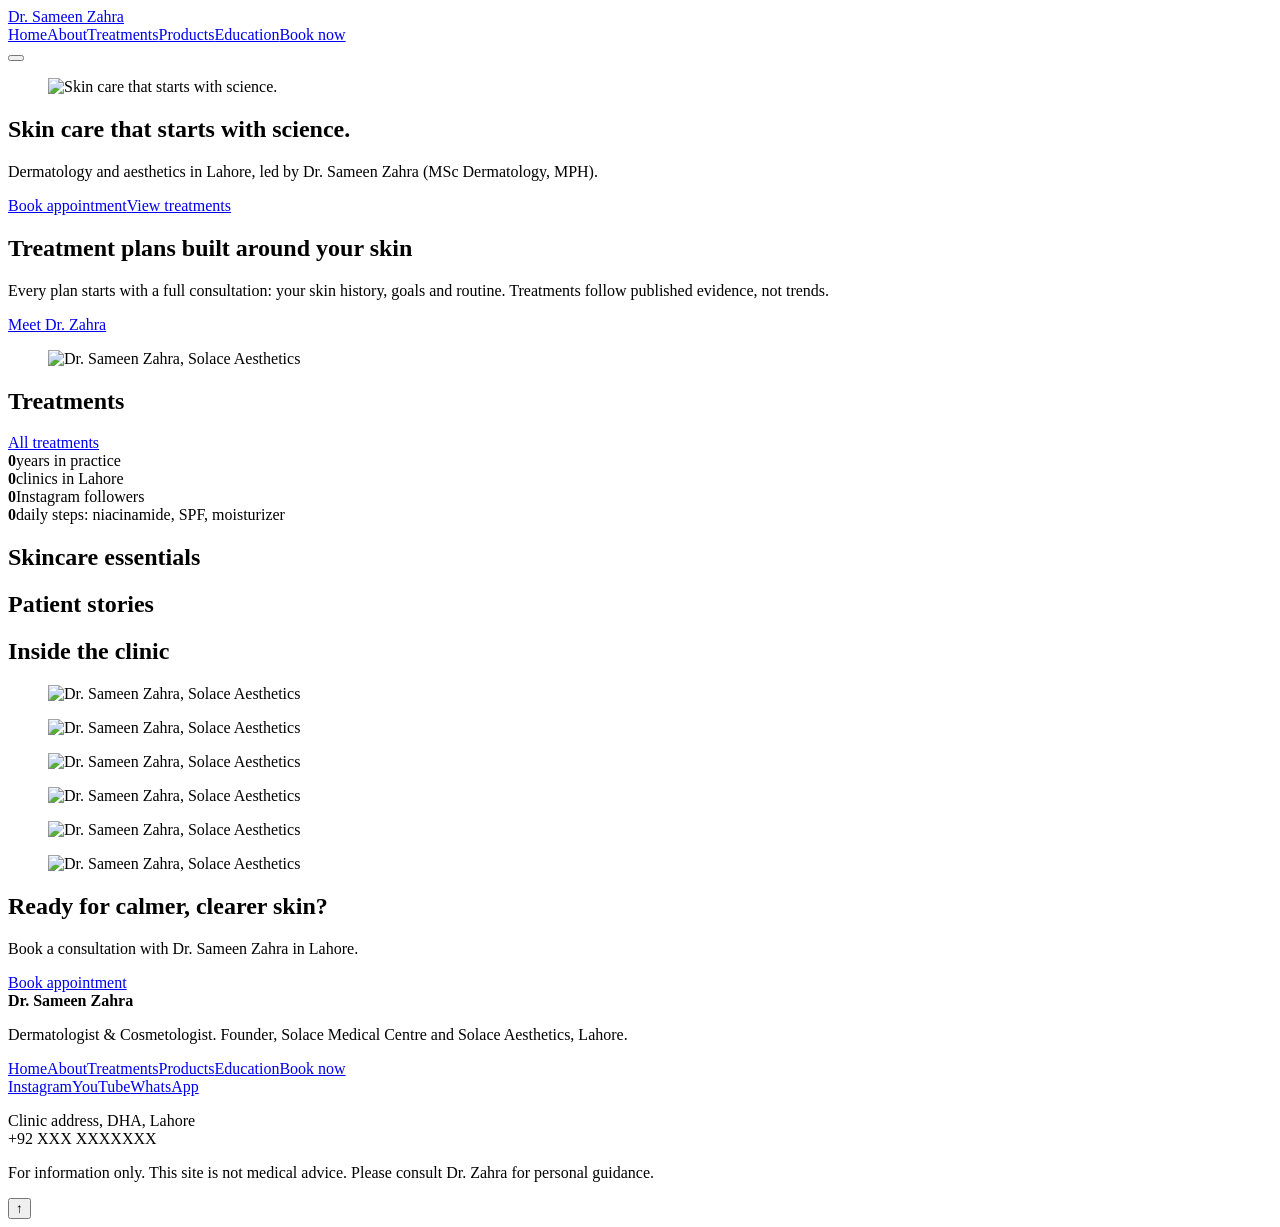
==== index.html @ fdebc075 "Add files via upload" ====
<!DOCTYPE html><html lang="en"><head><meta charset="utf-8"><meta name="viewport" content="width=device-width,initial-scale=1,viewport-fit=cover">
<title>Dermatologist & Cosmetologist in Lahore | Dr. Sameen Zahra</title><meta name="description" content="Evidence-based dermatology and aesthetics by Dr. Sameen Zahra, Founder of Solace Medical Centre and Solace Aesthetics Lahore."><meta property="og:title" content="Dermatologist & Cosmetologist in Lahore | Dr. Sameen Zahra"><meta property="og:description" content="Evidence-based dermatology and aesthetics by Dr. Sameen Zahra, Founder of Solace Medical Centre and Solace Aesthetics Lahore."><meta property="og:image" content="assets/images/index-1.jpg">
<link rel="preconnect" href="https://fonts.googleapis.com"><link rel="preconnect" href="https://fonts.gstatic.com" crossorigin><link href="https://fonts.googleapis.com/css2?family=Fraunces:opsz,wght@9..144,300;9..144,500&family=DM+Sans:wght@400;500&display=swap" rel="stylesheet"><link rel="stylesheet" href="css/style.css"></head>
<body data-page="index"><div class="prog"></div><div class="curtain"></div>
<header class="nav"><div class="wrap nav-in"><a class="logo" href="index.html">Dr. Sameen Zahra</a><nav id="menu"><a href="index.html" class=on>Home</a><a href="about.html">About</a><a href="treatments.html">Treatments</a><a href="products.html">Products</a><a href="education.html">Education</a><a href="contact.html">Book now</a></nav><button class="burger" aria-label="Menu" aria-expanded="false"><span></span><span></span></button></div></header>
<main>
<section class="hero"><div class="hero-img"><figure class="fig hero-fig "><img src="assets/images/index-1.jpg" alt="Skin care that starts with science." loading="lazy" width="800" height="1000"></figure></div><div class="hero-shade"></div><div class="wrap hero-txt"><h1>Skin care that starts with science.</h1><p>Dermatology and aesthetics in Lahore, led by Dr. Sameen Zahra (MSc Dermatology, MPH).</p><div class="row"><a class="btn" href="contact.html">Book appointment</a><a class="btn ghost" href="treatments.html">View treatments</a></div></div></section>
<section class="sec"><div class="wrap split"><div class="rv-left"><h2>Treatment plans built around your skin</h2><p>Every plan starts with a full consultation: your skin history, goals and routine. Treatments follow published evidence, not trends.</p><a class='link' href='about.html'>Meet Dr. Zahra</a></div><figure class="fig rv-clip "><img src="assets/images/index-2.jpg" alt="Dr. Sameen Zahra, Solace Aesthetics" loading="lazy" width="800" height="1000"></figure></div></section><section class="sec soft"><div class="wrap"><h2 class="rv-up">Treatments</h2><div class="grid" data-render="treatments" data-limit="6"></div><a class="link" href="treatments.html">All treatments</a></div></section><section class="sec"><div class="wrap stats"><div class="rv-up"><b data-count="10" data-suf="+">0</b><span>years in practice</span></div><div class="rv-up"><b data-count="2">0</b><span>clinics in Lahore</span></div><div class="rv-up"><b data-count="91" data-suf="K">0</b><span>Instagram followers</span></div><div class="rv-up"><b data-count="3">0</b><span>daily steps: niacinamide, SPF, moisturizer</span></div></div></section><section class="sec soft"><div class="wrap"><h2 class="rv-up">Skincare essentials</h2><div class="grid" data-render="products" data-limit="3"></div></div></section><section class="sec"><div class="wrap"><h2 class="rv-up">Patient stories</h2><div class="slider" data-render="testimonials"></div></div></section><section class="sec"><div class="wrap"><h2 class="rv-up">Inside the clinic</h2><div class="mosaic"><figure class="fig rv-clip m1"><img src="assets/images/index-3.jpg" alt="Dr. Sameen Zahra, Solace Aesthetics" loading="lazy" width="800" height="1000"></figure><figure class="fig rv-left m2"><img src="assets/images/index-4.jpg" alt="Dr. Sameen Zahra, Solace Aesthetics" loading="lazy" width="800" height="1000"></figure><figure class="fig rv-scale m3"><img src="assets/images/index-5.jpg" alt="Dr. Sameen Zahra, Solace Aesthetics" loading="lazy" width="800" height="1000"></figure><figure class="fig rv-right m4"><img src="assets/images/index-6.jpg" alt="Dr. Sameen Zahra, Solace Aesthetics" loading="lazy" width="800" height="1000"></figure><figure class="fig rv-up m5"><img src="assets/images/index-7.jpg" alt="Dr. Sameen Zahra, Solace Aesthetics" loading="lazy" width="800" height="1000"></figure><figure class="fig rv-clip m6"><img src="assets/images/index-8.jpg" alt="Dr. Sameen Zahra, Solace Aesthetics" loading="lazy" width="800" height="1000"></figure></div></div></section><section class="sec cta"><div class="wrap rv-up"><h2>Ready for calmer, clearer skin?</h2><p>Book a consultation with Dr. Sameen Zahra in Lahore.</p><a class="btn" href="contact.html">Book appointment</a></div></section></main>
<footer class="foot"><div class="wrap fgrid"><div><b>Dr. Sameen Zahra</b><p>Dermatologist &amp; Cosmetologist. Founder, Solace Medical Centre and Solace Aesthetics, Lahore.</p></div><div><a href="index.html">Home</a><a href="about.html">About</a><a href="treatments.html">Treatments</a><a href="products.html">Products</a><a href="education.html">Education</a><a href="contact.html">Book now</a></div><div><a href="https://instagram.com/zarashahhussain">Instagram</a><a href="https://youtube.com/@SolaceMedicalandAesthetics">YouTube</a><a data-wa href="#">WhatsApp</a><p>Clinic address, DHA, Lahore<br>+92 XXX XXXXXXX</p></div></div><p class="wrap disc">For information only. This site is not medical advice. Please consult Dr. Zahra for personal guidance.</p></footer>
<button class="top" aria-label="Back to top">↑</button>
<script src="js/data.js"></script><script src="js/main.js"></script></body></html>
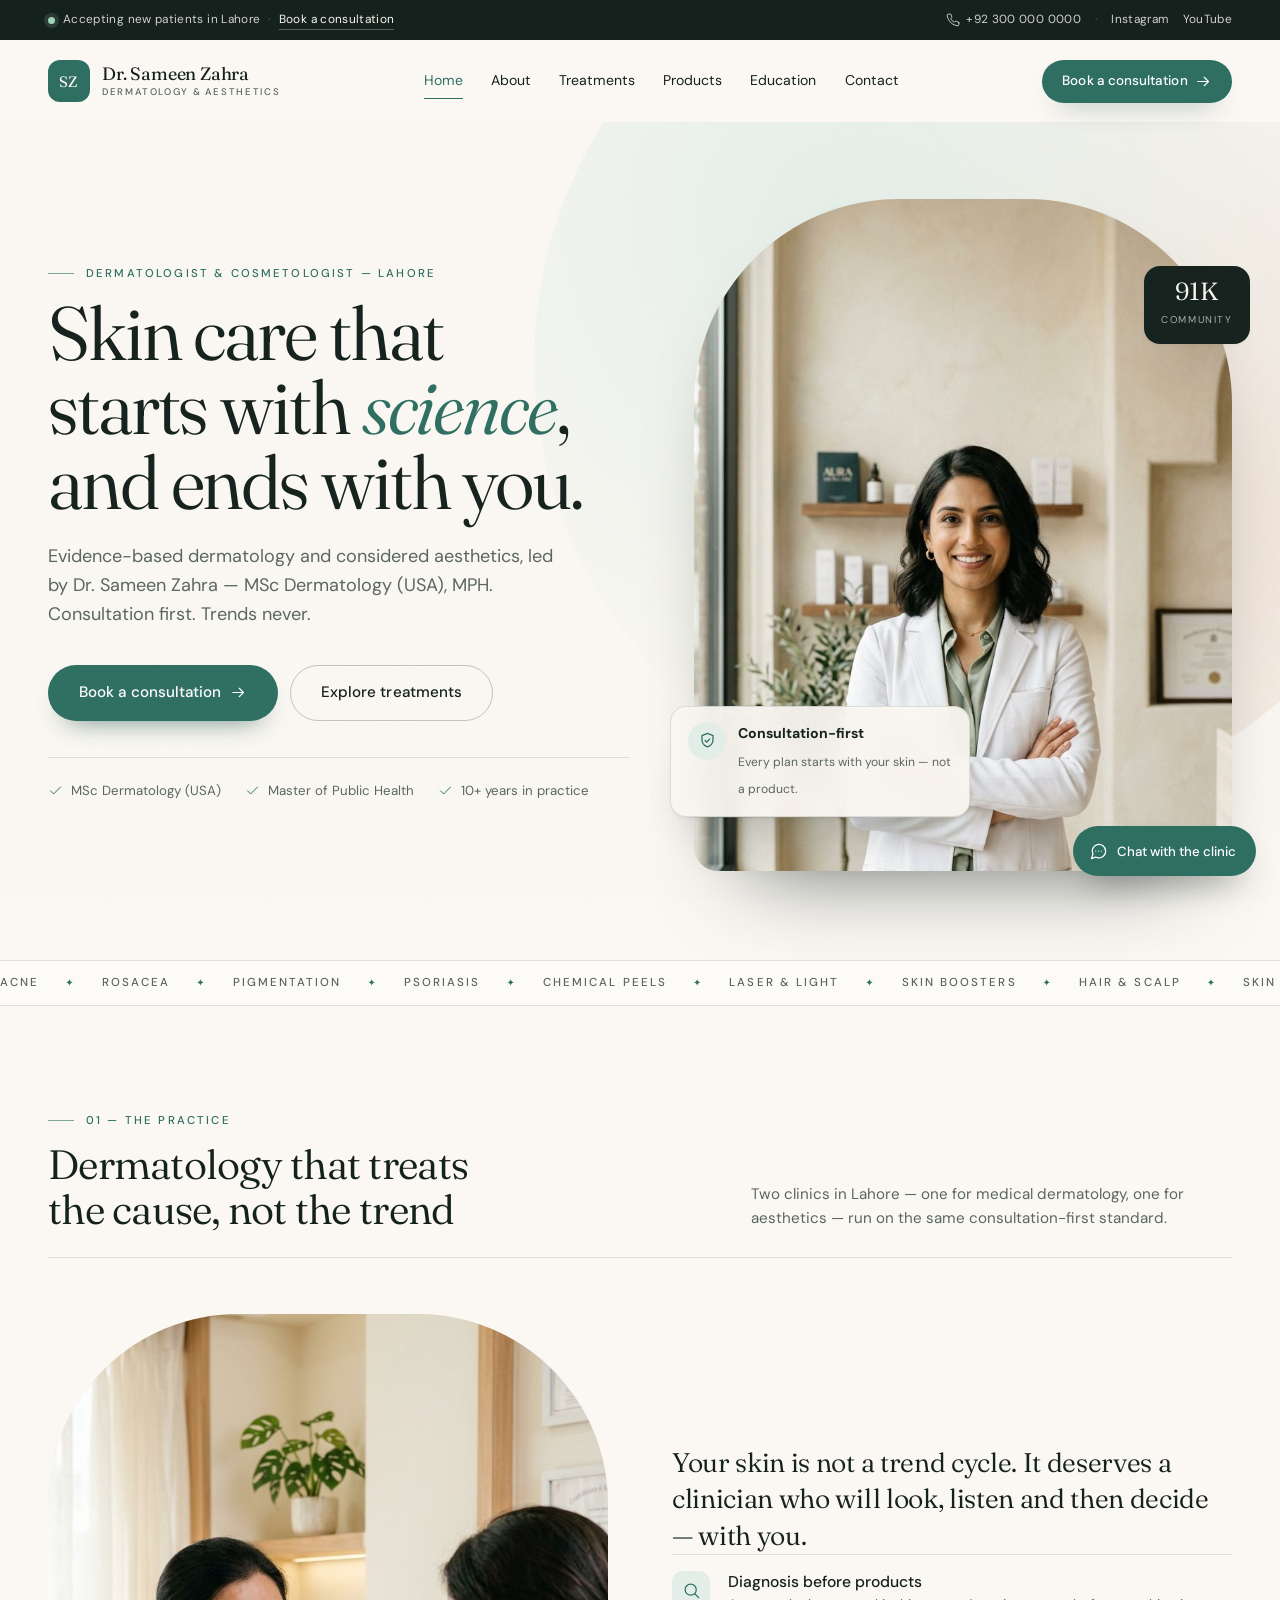
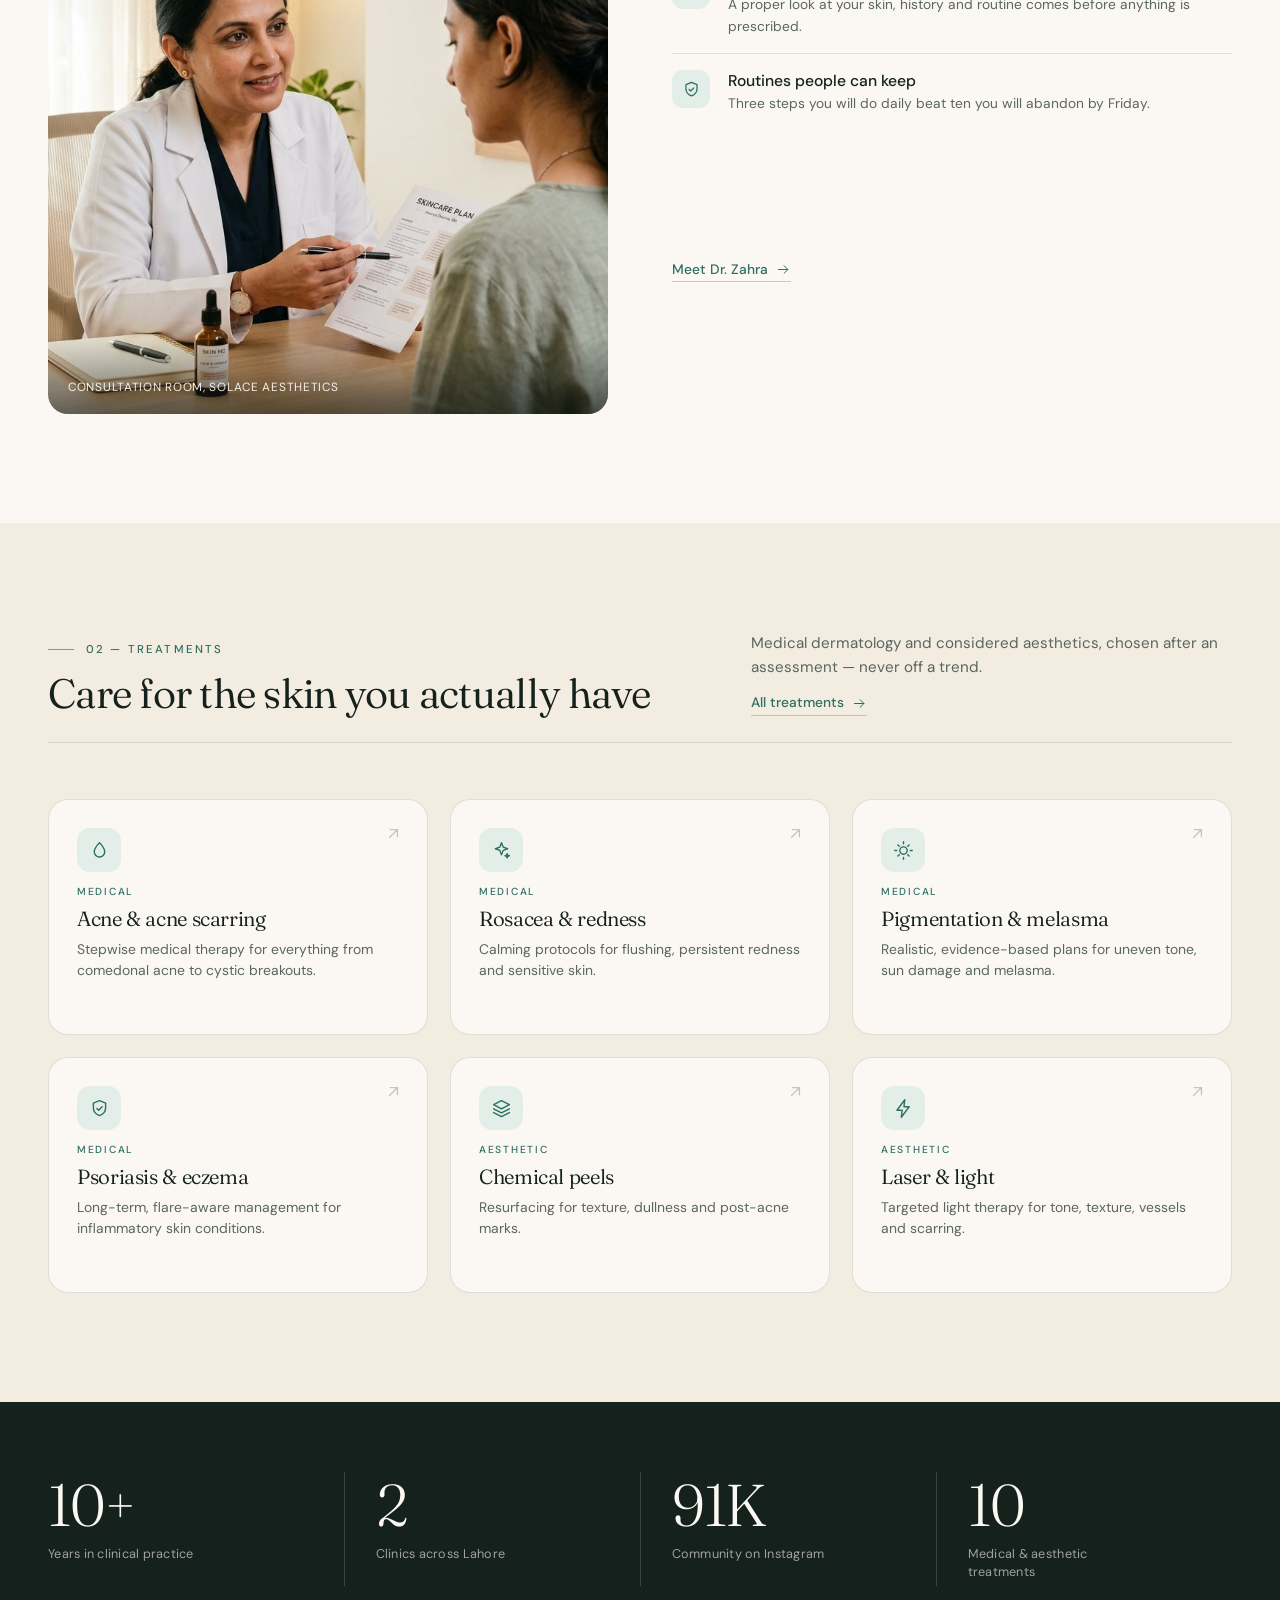
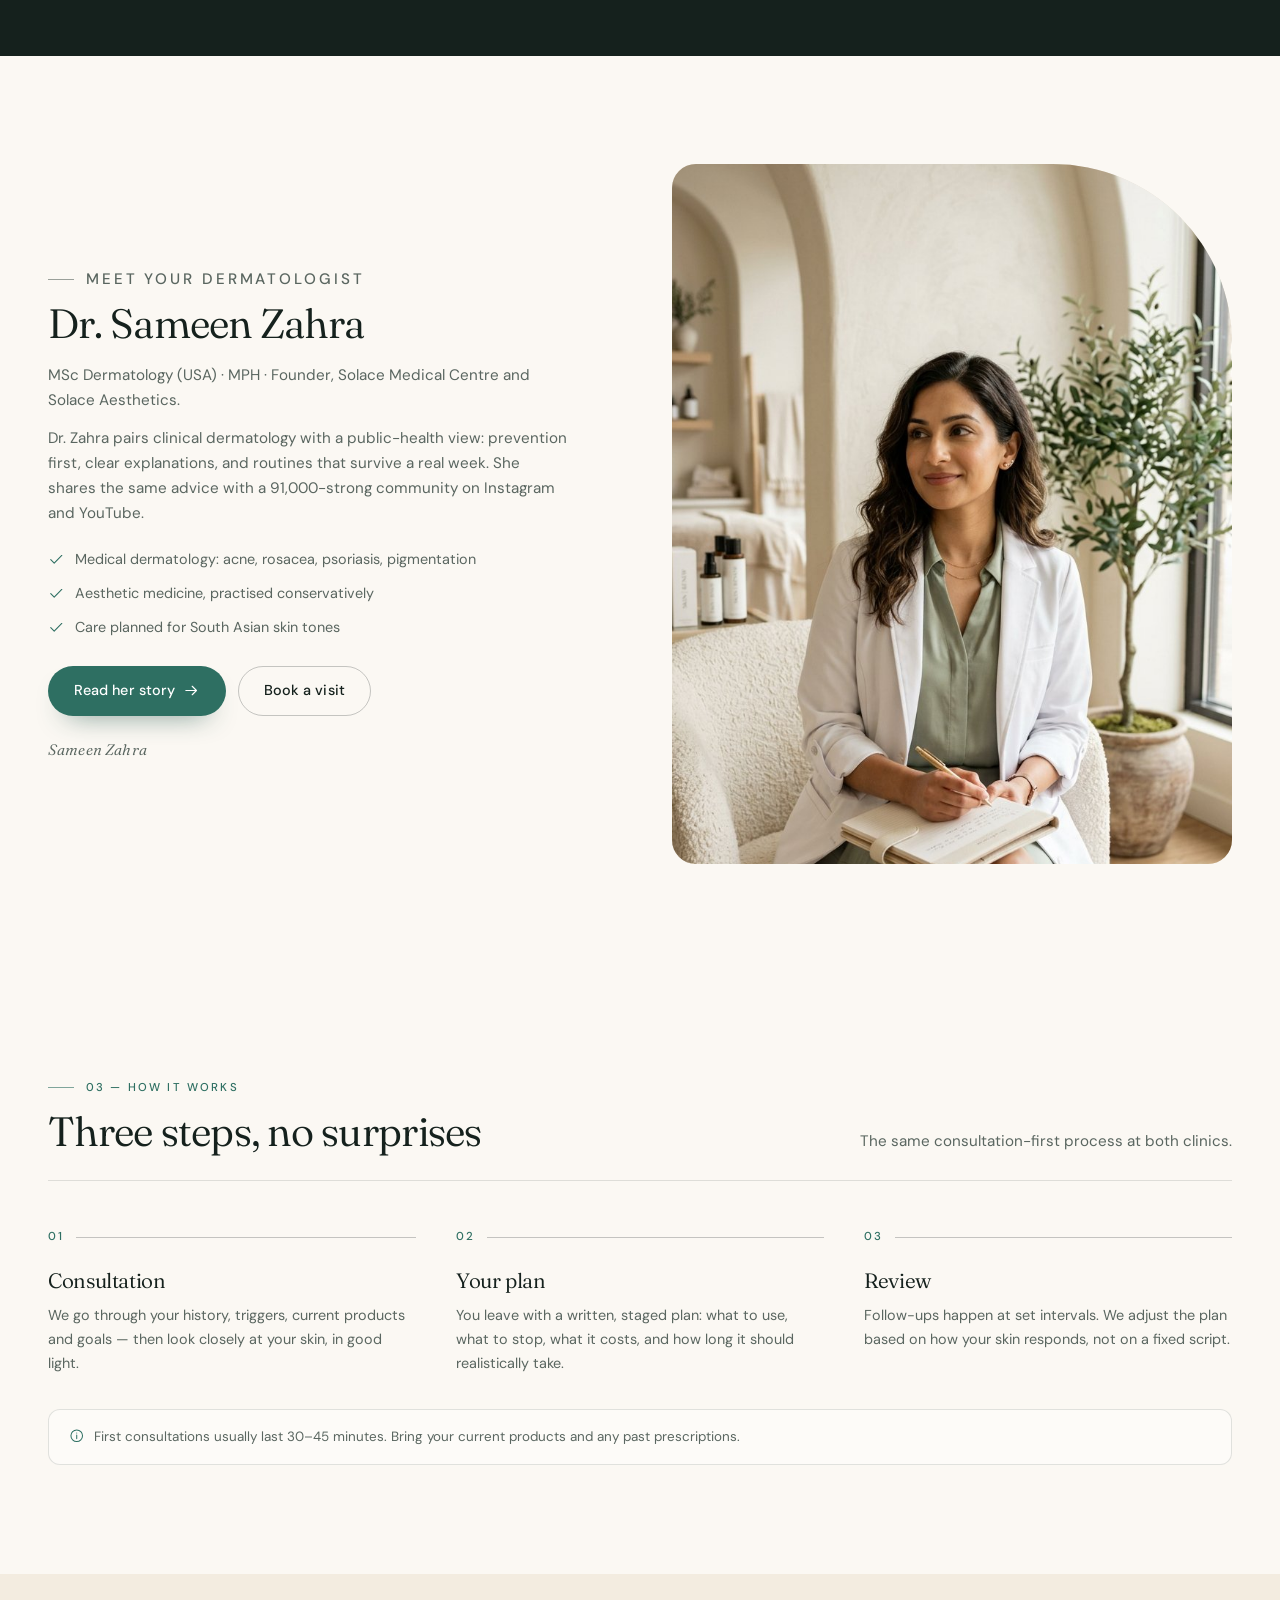
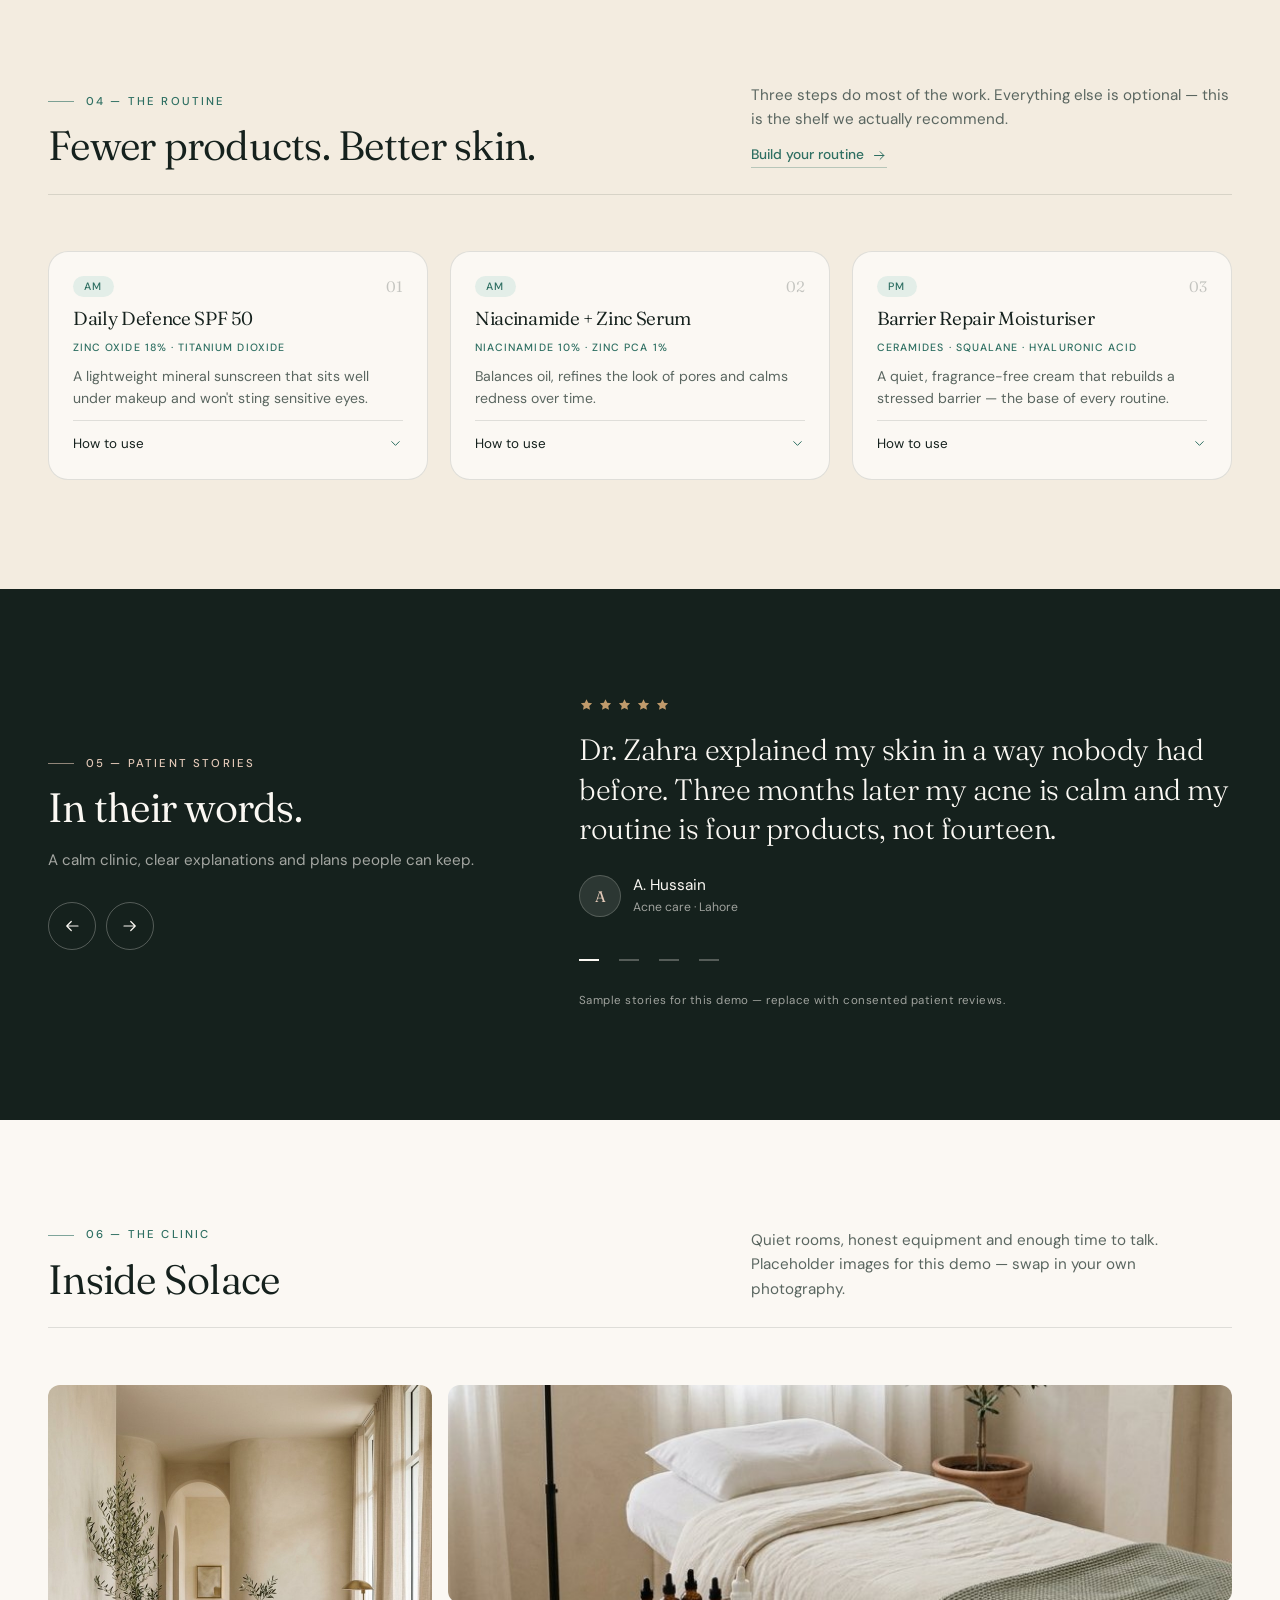
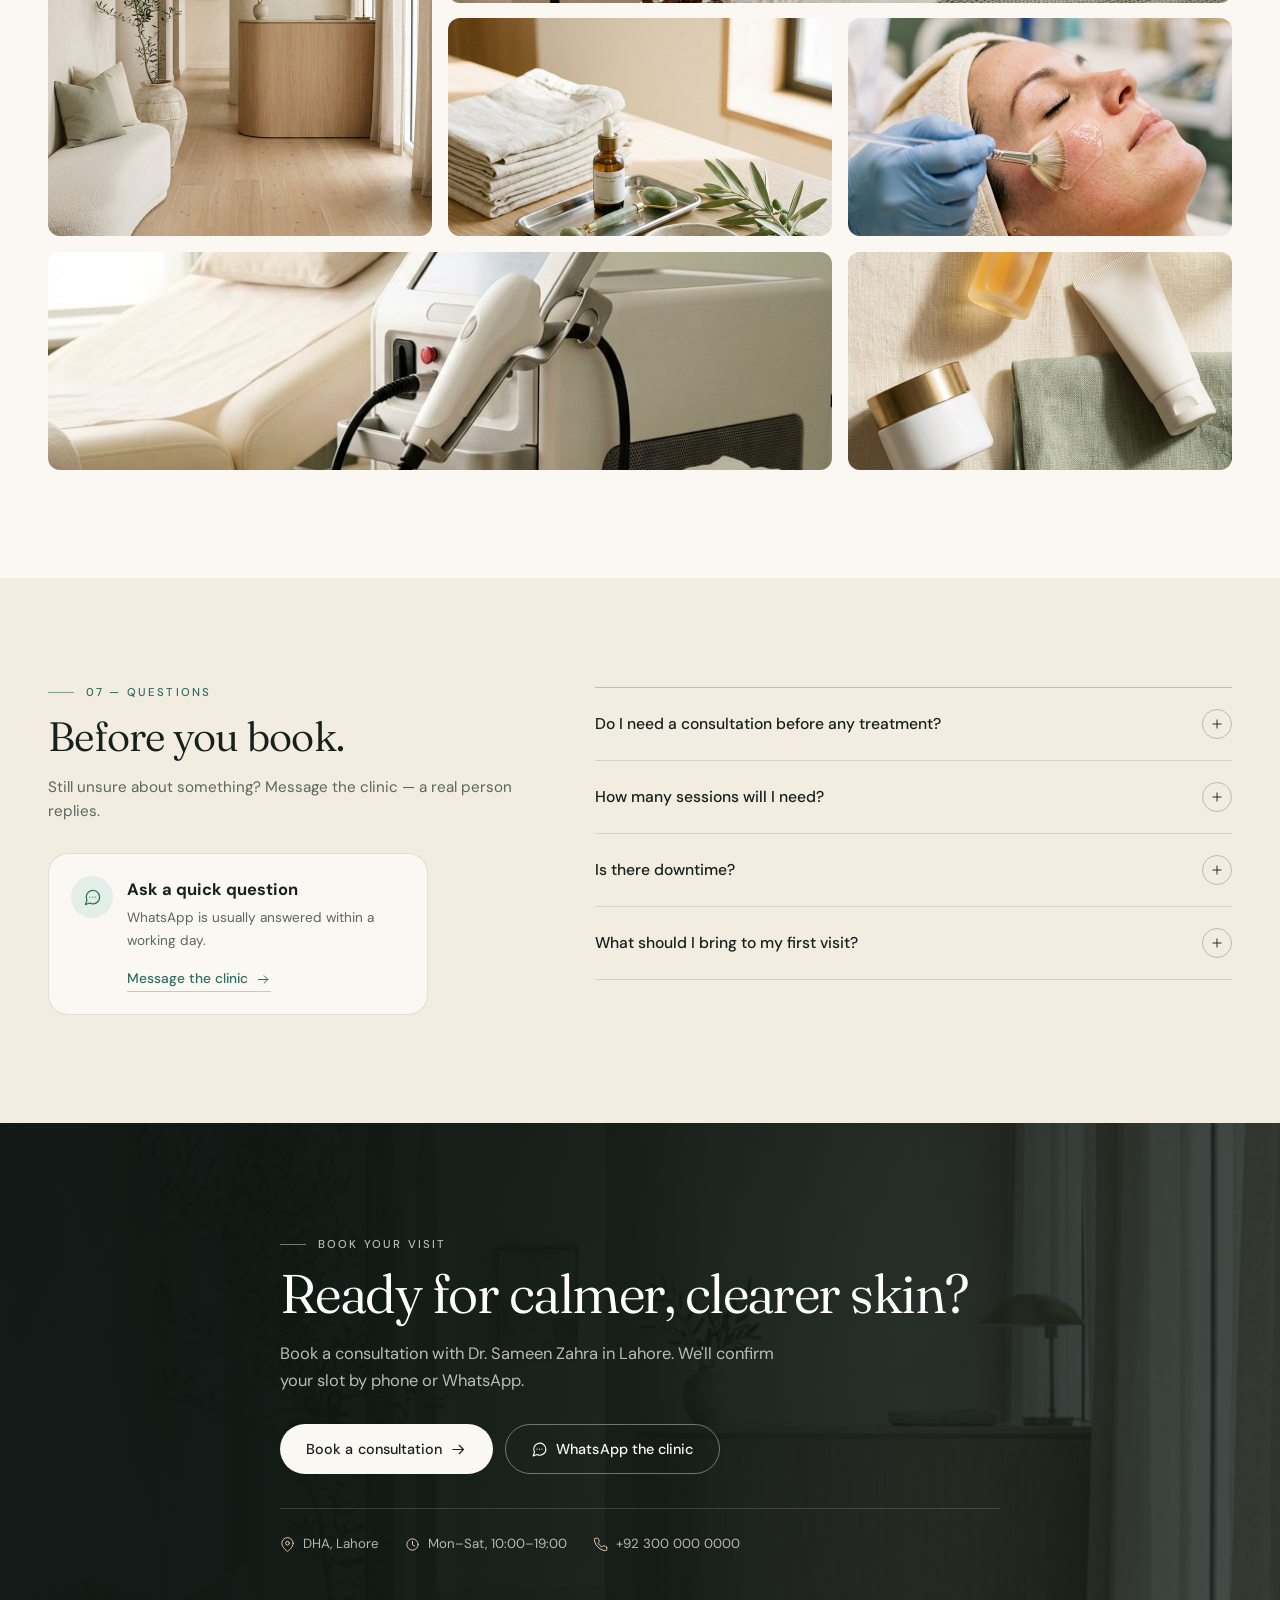
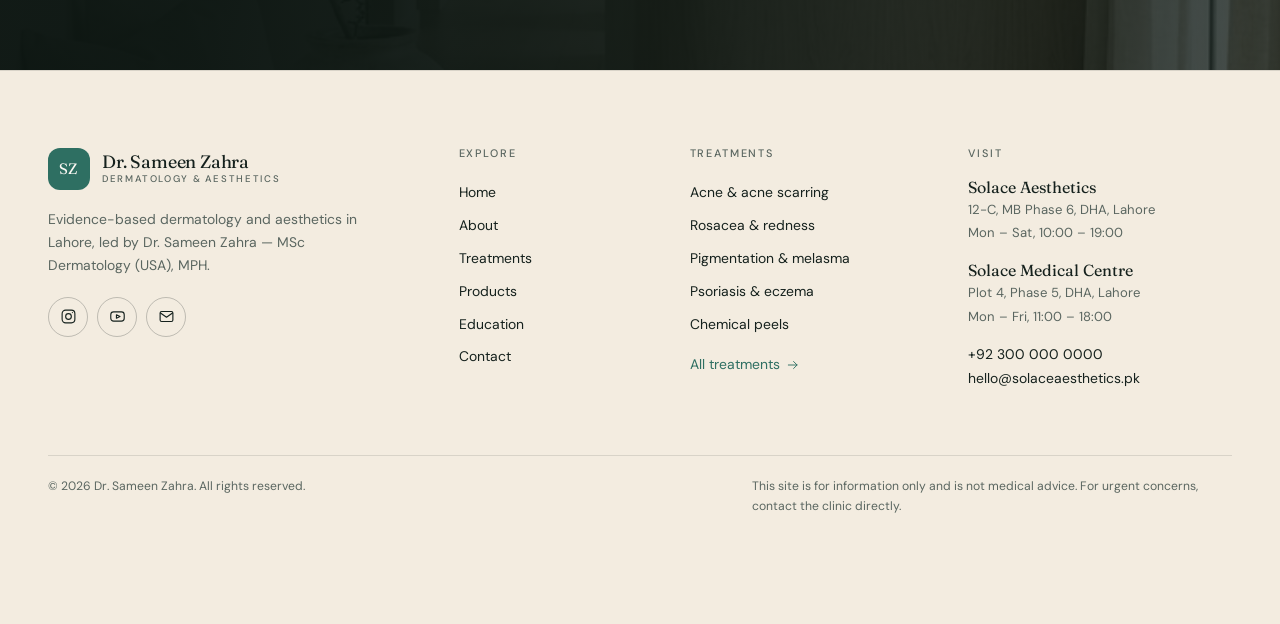
==== commit 3db1cf2e: "Rebuild the site: premium design, working interactions, real imagery - restructure assets into css/ " ====
--- a/index.html
+++ b/index.html
@@ -1,11 +1,461 @@
-<!DOCTYPE html><html lang="en"><head><meta charset="utf-8"><meta name="viewport" content="width=device-width,initial-scale=1,viewport-fit=cover">
-<title>Dermatologist & Cosmetologist in Lahore | Dr. Sameen Zahra</title><meta name="description" content="Evidence-based dermatology and aesthetics by Dr. Sameen Zahra, Founder of Solace Medical Centre and Solace Aesthetics Lahore."><meta property="og:title" content="Dermatologist & Cosmetologist in Lahore | Dr. Sameen Zahra"><meta property="og:description" content="Evidence-based dermatology and aesthetics by Dr. Sameen Zahra, Founder of Solace Medical Centre and Solace Aesthetics Lahore."><meta property="og:image" content="assets/images/index-1.jpg">
-<link rel="preconnect" href="https://fonts.googleapis.com"><link rel="preconnect" href="https://fonts.gstatic.com" crossorigin><link href="https://fonts.googleapis.com/css2?family=Fraunces:opsz,wght@9..144,300;9..144,500&family=DM+Sans:wght@400;500&display=swap" rel="stylesheet"><link rel="stylesheet" href="css/style.css"></head>
-<body data-page="index"><div class="prog"></div><div class="curtain"></div>
-<header class="nav"><div class="wrap nav-in"><a class="logo" href="index.html">Dr. Sameen Zahra</a><nav id="menu"><a href="index.html" class=on>Home</a><a href="about.html">About</a><a href="treatments.html">Treatments</a><a href="products.html">Products</a><a href="education.html">Education</a><a href="contact.html">Book now</a></nav><button class="burger" aria-label="Menu" aria-expanded="false"><span></span><span></span></button></div></header>
-<main>
-<section class="hero"><div class="hero-img"><figure class="fig hero-fig "><img src="assets/images/index-1.jpg" alt="Skin care that starts with science." loading="lazy" width="800" height="1000"></figure></div><div class="hero-shade"></div><div class="wrap hero-txt"><h1>Skin care that starts with science.</h1><p>Dermatology and aesthetics in Lahore, led by Dr. Sameen Zahra (MSc Dermatology, MPH).</p><div class="row"><a class="btn" href="contact.html">Book appointment</a><a class="btn ghost" href="treatments.html">View treatments</a></div></div></section>
-<section class="sec"><div class="wrap split"><div class="rv-left"><h2>Treatment plans built around your skin</h2><p>Every plan starts with a full consultation: your skin history, goals and routine. Treatments follow published evidence, not trends.</p><a class='link' href='about.html'>Meet Dr. Zahra</a></div><figure class="fig rv-clip "><img src="assets/images/index-2.jpg" alt="Dr. Sameen Zahra, Solace Aesthetics" loading="lazy" width="800" height="1000"></figure></div></section><section class="sec soft"><div class="wrap"><h2 class="rv-up">Treatments</h2><div class="grid" data-render="treatments" data-limit="6"></div><a class="link" href="treatments.html">All treatments</a></div></section><section class="sec"><div class="wrap stats"><div class="rv-up"><b data-count="10" data-suf="+">0</b><span>years in practice</span></div><div class="rv-up"><b data-count="2">0</b><span>clinics in Lahore</span></div><div class="rv-up"><b data-count="91" data-suf="K">0</b><span>Instagram followers</span></div><div class="rv-up"><b data-count="3">0</b><span>daily steps: niacinamide, SPF, moisturizer</span></div></div></section><section class="sec soft"><div class="wrap"><h2 class="rv-up">Skincare essentials</h2><div class="grid" data-render="products" data-limit="3"></div></div></section><section class="sec"><div class="wrap"><h2 class="rv-up">Patient stories</h2><div class="slider" data-render="testimonials"></div></div></section><section class="sec"><div class="wrap"><h2 class="rv-up">Inside the clinic</h2><div class="mosaic"><figure class="fig rv-clip m1"><img src="assets/images/index-3.jpg" alt="Dr. Sameen Zahra, Solace Aesthetics" loading="lazy" width="800" height="1000"></figure><figure class="fig rv-left m2"><img src="assets/images/index-4.jpg" alt="Dr. Sameen Zahra, Solace Aesthetics" loading="lazy" width="800" height="1000"></figure><figure class="fig rv-scale m3"><img src="assets/images/index-5.jpg" alt="Dr. Sameen Zahra, Solace Aesthetics" loading="lazy" width="800" height="1000"></figure><figure class="fig rv-right m4"><img src="assets/images/index-6.jpg" alt="Dr. Sameen Zahra, Solace Aesthetics" loading="lazy" width="800" height="1000"></figure><figure class="fig rv-up m5"><img src="assets/images/index-7.jpg" alt="Dr. Sameen Zahra, Solace Aesthetics" loading="lazy" width="800" height="1000"></figure><figure class="fig rv-clip m6"><img src="assets/images/index-8.jpg" alt="Dr. Sameen Zahra, Solace Aesthetics" loading="lazy" width="800" height="1000"></figure></div></div></section><section class="sec cta"><div class="wrap rv-up"><h2>Ready for calmer, clearer skin?</h2><p>Book a consultation with Dr. Sameen Zahra in Lahore.</p><a class="btn" href="contact.html">Book appointment</a></div></section></main>
-<footer class="foot"><div class="wrap fgrid"><div><b>Dr. Sameen Zahra</b><p>Dermatologist &amp; Cosmetologist. Founder, Solace Medical Centre and Solace Aesthetics, Lahore.</p></div><div><a href="index.html">Home</a><a href="about.html">About</a><a href="treatments.html">Treatments</a><a href="products.html">Products</a><a href="education.html">Education</a><a href="contact.html">Book now</a></div><div><a href="https://instagram.com/zarashahhussain">Instagram</a><a href="https://youtube.com/@SolaceMedicalandAesthetics">YouTube</a><a data-wa href="#">WhatsApp</a><p>Clinic address, DHA, Lahore<br>+92 XXX XXXXXXX</p></div></div><p class="wrap disc">For information only. This site is not medical advice. Please consult Dr. Zahra for personal guidance.</p></footer>
-<button class="top" aria-label="Back to top">↑</button>
-<script src="js/data.js"></script><script src="js/main.js"></script></body></html>+<!DOCTYPE html>
+<html lang="en">
+<head>
+<meta charset="utf-8">
+<meta name="viewport" content="width=device-width, initial-scale=1, viewport-fit=cover">
+<title>Dermatologist & Cosmetologist in Lahore | Dr. Sameen Zahra</title>
+<meta name="description" content="Evidence-based dermatology and aesthetics in Lahore with Dr. Sameen Zahra (MSc Dermatology, MPH). Acne, rosacea, pigmentation, peels and laser. Consultation first.">
+<meta name="theme-color" content="#FBF8F3">
+<meta name="color-scheme" content="light">
+<link rel="canonical" href="https://solaceaesthetics.pk/">
+
+<meta property="og:type" content="website">
+<meta property="og:site_name" content="Dr. Sameen Zahra">
+<meta property="og:locale" content="en_PK">
+<meta property="og:title" content="Dermatologist & Cosmetologist in Lahore | Dr. Sameen Zahra">
+<meta property="og:description" content="Evidence-based dermatology and aesthetics in Lahore with Dr. Sameen Zahra (MSc Dermatology, MPH). Acne, rosacea, pigmentation, peels and laser. Consultation first.">
+<meta property="og:url" content="https://solaceaesthetics.pk/">
+<meta property="og:image" content="https://solaceaesthetics.pk/assets/images/og-image.jpg">
+<meta property="og:image:width" content="1200">
+<meta property="og:image:height" content="630">
+<meta property="og:image:alt" content="Dr. Sameen Zahra — dermatology and aesthetics in Lahore">
+<meta name="twitter:card" content="summary_large_image">
+<meta name="twitter:title" content="Dermatologist & Cosmetologist in Lahore | Dr. Sameen Zahra">
+<meta name="twitter:description" content="Evidence-based dermatology and aesthetics in Lahore with Dr. Sameen Zahra (MSc Dermatology, MPH). Acne, rosacea, pigmentation, peels and laser. Consultation first.">
+<meta name="twitter:image" content="https://solaceaesthetics.pk/assets/images/og-image.jpg">
+<link rel="icon" href="assets/favicon.svg" type="image/svg+xml">
+<link rel="apple-touch-icon" href="assets/favicon.svg">
+<link rel="preconnect" href="https://fonts.googleapis.com">
+<link rel="preconnect" href="https://fonts.gstatic.com" crossorigin>
+<link rel="preload" as="image" href="assets/images/hero-portrait.jpg">
+<link href="https://fonts.googleapis.com/css2?family=DM+Sans:ital,opsz,wght@0,9..40,300..600;1,9..40,400&family=Fraunces:ital,opsz,wght@0,9..144,300..600;1,9..144,300..500&display=swap" rel="stylesheet">
+<link rel="stylesheet" href="css/style.css">
+<script type="application/ld+json">{"@context": "https://schema.org", "@type": "Physician", "name": "Dr. Sameen Zahra", "description": "Dermatologist and cosmetologist in Lahore, Pakistan. Founder of Solace Medical Centre and Solace Aesthetics.", "medicalSpecialty": "Dermatology", "url": "https://solaceaesthetics.pk/", "image": "https://solaceaesthetics.pk/assets/images/hero-portrait.jpg", "telephone": "+923000000000", "email": "hello@solaceaesthetics.pk", "address": [{"@type": "PostalAddress", "streetAddress": "12-C, MB Phase 6, DHA, Lahore", "addressLocality": "Lahore", "addressCountry": "PK"}, {"@type": "PostalAddress", "streetAddress": "Plot 4, Phase 5, DHA, Lahore", "addressLocality": "Lahore", "addressCountry": "PK"}], "openingHoursSpecification": [{"@type": "OpeningHoursSpecification", "dayOfWeek": ["Monday", "Tuesday", "Wednesday", "Thursday", "Friday", "Saturday"], "opens": "10:00", "closes": "19:00"}], "sameAs": ["https://instagram.com/zarashahhussain", "https://youtube.com/@SolaceMedicalandAesthetics"]}</script>
+</head>
+<body data-page="index">
+<svg class="sprite" aria-hidden="true" focusable="false" width="0" height="0"><symbol id="i-arrow-right" viewBox="0 0 24 24"><path d="M4 12h15M13 6l6 6-6 6"/></symbol><symbol id="i-arrow-up-right" viewBox="0 0 24 24"><path d="M7 17 17 7M8 7h9v9"/></symbol><symbol id="i-chevron-left" viewBox="0 0 24 24"><path d="m15 5-7 7 7 7"/></symbol><symbol id="i-chevron-right" viewBox="0 0 24 24"><path d="m9 5 7 7-7 7"/></symbol><symbol id="i-chevron-down" viewBox="0 0 24 24"><path d="m6 9 6 6 6-6"/></symbol><symbol id="i-check" viewBox="0 0 24 24"><path d="m4 12.5 5 5L20 6.5"/></symbol><symbol id="i-plus" viewBox="0 0 24 24"><path d="M12 5v14M5 12h14"/></symbol><symbol id="i-close" viewBox="0 0 24 24"><path d="M6 6l12 12M18 6 6 18"/></symbol><symbol id="i-phone" viewBox="0 0 24 24"><path d="M22 16.9v3a2 2 0 0 1-2.2 2 19.8 19.8 0 0 1-8.6-3.1 19.5 19.5 0 0 1-6-6A19.8 19.8 0 0 1 2.1 4.2 2 2 0 0 1 4.1 2h3a2 2 0 0 1 2 1.7c.1 1 .4 1.9.7 2.8a2 2 0 0 1-.5 2.1L8.1 9.9a16 16 0 0 0 6 6l1.3-1.3a2 2 0 0 1 2.1-.4c.9.3 1.8.6 2.8.7a2 2 0 0 1 1.7 2Z"/></symbol><symbol id="i-pin" viewBox="0 0 24 24"><path d="M21 10c0 7-9 13-9 13s-9-6-9-13a9 9 0 0 1 18 0Z"/><circle cx="12" cy="10" r="3"/></symbol><symbol id="i-clock" viewBox="0 0 24 24"><circle cx="12" cy="12" r="9"/><path d="M12 7v5.5l3.5 2"/></symbol><symbol id="i-mail" viewBox="0 0 24 24"><rect x="3" y="5" width="18" height="14" rx="2"/><path d="m3.5 7 8.5 6 8.5-6"/></symbol><symbol id="i-message" viewBox="0 0 24 24"><path d="M21 11.5a8.5 8.5 0 0 1-12.6 7.5L3 21l2-5.4A8.5 8.5 0 1 1 21 11.5Z"/><path d="M8.5 11.5h.01M12 11.5h.01M15.5 11.5h.01"/></symbol><symbol id="i-instagram" viewBox="0 0 24 24"><rect x="3" y="3" width="18" height="18" rx="5"/><circle cx="12" cy="12" r="4"/><path d="M17.5 6.5h.01"/></symbol><symbol id="i-youtube" viewBox="0 0 24 24"><rect x="2.5" y="5.5" width="19" height="13" rx="4"/><path d="m10.5 9.5 5 2.5-5 2.5Z"/></symbol><symbol id="i-star" viewBox="0 0 24 24"><path d="m12 3.5 2.7 5.7 6.3.8-4.6 4.4 1.2 6.1L12 17.6l-5.6 2.9 1.2-6.1L3 10l6.3-.8Z"/></symbol><symbol id="i-drop" viewBox="0 0 24 24"><path d="M12 3s6 6.5 6 10.5A6 6 0 0 1 6 13.5C6 9.5 12 3 12 3Z"/></symbol><symbol id="i-spark" viewBox="0 0 24 24"><path d="m12 3 1.9 5.1L19 10l-5.1 1.9L12 17l-1.9-5.1L5 10l5.1-1.9Z"/><path d="M18.5 15.5l.7 1.8 1.8.7-1.8.7-.7 1.8-.7-1.8-1.8-.7 1.8-.7Z"/></symbol><symbol id="i-sun" viewBox="0 0 24 24"><circle cx="12" cy="12" r="4.2"/><path d="M12 2v2.2M12 19.8V22M4.2 12H2M22 12h-2.2M5.6 5.6l1.6 1.6M16.8 16.8l1.6 1.6M18.4 5.6l-1.6 1.6M7.2 16.8l-1.6 1.6"/></symbol><symbol id="i-shield" viewBox="0 0 24 24"><path d="M12 3 5 5.8v5.4c0 4.4 2.9 7.5 7 9 4.1-1.5 7-4.6 7-9V5.8Z"/><path d="m9 12 2 2 4-4"/></symbol><symbol id="i-layers" viewBox="0 0 24 24"><path d="m12 3 9 4.7-9 4.7-9-4.7Z"/><path d="m3 12.4 9 4.7 9-4.7"/><path d="m3 16.6 9 4.7 9-4.7"/></symbol><symbol id="i-zap" viewBox="0 0 24 24"><path d="M13.5 2 4.5 14h6l-1 8 9-12h-6Z"/></symbol><symbol id="i-leaf" viewBox="0 0 24 24"><path d="M20.5 3.5S9 3.7 5.4 9.3A8.2 8.2 0 0 0 4 19.7c5 .4 10.2-1.6 13.2-6.7 2-3.4 3.3-9.5 3.3-9.5Z"/><path d="M4 20c2.8-5.2 6.2-7.6 11.5-9.7"/></symbol><symbol id="i-search" viewBox="0 0 24 24"><circle cx="11" cy="11" r="7"/><path d="m16.5 16.5 4.5 4.5"/></symbol><symbol id="i-heart" viewBox="0 0 24 24"><path d="M20.7 5.7a5.4 5.4 0 0 0-7.7 0l-1 1-1-1a5.4 5.4 0 0 0-7.7 7.7L12 21.5l8.7-8.1a5.4 5.4 0 0 0 0-7.7Z"/></symbol><symbol id="i-calendar" viewBox="0 0 24 24"><rect x="3.5" y="5" width="17" height="16" rx="2.5"/><path d="M8 3v4M16 3v4M3.5 10.5h17"/></symbol><symbol id="i-info" viewBox="0 0 24 24"><circle cx="12" cy="12" r="9"/><path d="M12 11v5.5M12 7.8h.01"/></symbol><symbol id="i-quote" viewBox="0 0 24 24"><path d="M9.5 6C6.4 7.6 5 10.2 5 13.4V18h6v-6H8.2c0-2 .8-3.5 2.5-4.6Z"/><path d="M19 6c-3.1 1.6-4.5 4.2-4.5 7.4V18h6v-6h-2.8c0-2 .8-3.5 2.5-4.6Z"/></symbol></svg>
+<a class="skip-link" href="#main">Skip to content</a>
+<div class="progress" aria-hidden="true"><span></span></div>
+<header class="site-head" id="site-head">
+  <div class="utility">
+    <div class="shell utility-in">
+      <p class="utility-note"><span class="pulse" aria-hidden="true"></span> Accepting new patients in Lahore <span class="utility-sep" aria-hidden="true">·</span> <a href="contact.html">Book a consultation</a></p>
+      <div class="utility-meta">
+        <a href="tel:+923000000000" class="utility-link"><svg class="ico" aria-hidden="true" focusable="false"><use href="#i-phone"/></svg><span>+92 300 000 0000</span></a>
+        <span class="utility-sep" aria-hidden="true">·</span>
+        <a href="https://instagram.com/zarashahhussain" class="utility-link" target="_blank" rel="noopener">Instagram</a>
+        <a href="https://youtube.com/@SolaceMedicalandAesthetics" class="utility-link" target="_blank" rel="noopener">YouTube</a>
+      </div>
+    </div>
+  </div>
+  <div class="head">
+    <div class="shell head-in">
+      <a class="brand" href="index.html" aria-label="Dr. Sameen Zahra — home">
+        <span class="brand-mark" aria-hidden="true">SZ</span>
+        <span class="brand-text"><strong>Dr. Sameen Zahra</strong><small>Dermatology &amp; Aesthetics</small></span>
+      </a>
+      <nav class="nav" id="nav" aria-label="Primary"><a href="index.html" class="is-active" aria-current="page">Home</a><a href="about.html">About</a><a href="treatments.html">Treatments</a><a href="products.html">Products</a><a href="education.html">Education</a><a href="contact.html">Contact</a></nav>
+      <div class="head-actions">
+        <a class="btn btn--sm btn--primary" href="contact.html">Book a consultation <svg class="ico" aria-hidden="true" focusable="false"><use href="#i-arrow-right"/></svg></a>
+        <button class="burger" type="button" aria-label="Open menu" aria-expanded="false" aria-controls="drawer">
+          <span></span><span></span>
+        </button>
+      </div>
+    </div>
+  </div>
+</header>
+<div class="drawer" id="drawer" aria-hidden="true">
+  <div class="drawer-top"><a class="brand brand--stack" href="index.html" aria-label="Dr. Sameen Zahra — home">
+        <span class="brand-mark" aria-hidden="true">SZ</span>
+        <span class="brand-text"><strong>Dr. Sameen Zahra</strong><small>Dermatology &amp; Aesthetics</small></span>
+      </a>
+    <button class="drawer-close" type="button" aria-label="Close menu"><svg class="ico" aria-hidden="true" focusable="false"><use href="#i-close"/></svg></button>
+  </div>
+  <nav class="drawer-nav" aria-label="Mobile"><a href="index.html" class="is-active"><span>Home</span><svg class="ico" aria-hidden="true" focusable="false"><use href="#i-arrow-up-right"/></svg></a><a href="about.html"><span>About</span><svg class="ico" aria-hidden="true" focusable="false"><use href="#i-arrow-up-right"/></svg></a><a href="treatments.html"><span>Treatments</span><svg class="ico" aria-hidden="true" focusable="false"><use href="#i-arrow-up-right"/></svg></a><a href="products.html"><span>Products</span><svg class="ico" aria-hidden="true" focusable="false"><use href="#i-arrow-up-right"/></svg></a><a href="education.html"><span>Education</span><svg class="ico" aria-hidden="true" focusable="false"><use href="#i-arrow-up-right"/></svg></a><a href="contact.html"><span>Contact</span><svg class="ico" aria-hidden="true" focusable="false"><use href="#i-arrow-up-right"/></svg></a></nav>
+  <div class="drawer-foot">
+    <a class="btn btn--primary" href="contact.html">Book a consultation <svg class="ico" aria-hidden="true" focusable="false"><use href="#i-arrow-right"/></svg></a>
+    <a class="drawer-call" href="tel:+923000000000"><svg class="ico" aria-hidden="true" focusable="false"><use href="#i-phone"/></svg> +92 300 000 0000</a>
+    <p>12-C, MB Phase 6, DHA, Lahore</p>
+  </div>
+</div>
+<div class="scrim" id="scrim" hidden></div>
+<main id="main">
+<section class="hero-home">
+  <div class="hero-glow" aria-hidden="true"></div>
+  <div class="shell hero-grid">
+    <div class="hero-copy">
+      <p class="eyebrow"><span class="eyebrow-dash" aria-hidden="true"></span>Dermatologist &amp; cosmetologist — Lahore</p>
+      <h1 class="display">Skin care that starts with <em>science</em>, and ends with you.</h1>
+      <p class="lead">Evidence-based dermatology and considered aesthetics, led by Dr. Sameen Zahra — MSc Dermatology (USA), MPH. Consultation first. Trends never.</p>
+      <div class="row hero-cta">
+        <a class="btn btn--primary btn--lg" href="contact.html">Book a consultation <svg class="ico" aria-hidden="true" focusable="false"><use href="#i-arrow-right"/></svg></a>
+        <a class="btn btn--ghost btn--lg" href="treatments.html">Explore treatments</a>
+      </div>
+      <ul class="hero-trust">
+        <li><svg class="ico" aria-hidden="true" focusable="false"><use href="#i-check"/></svg> MSc Dermatology (USA)</li>
+        <li><svg class="ico" aria-hidden="true" focusable="false"><use href="#i-check"/></svg> Master of Public Health</li>
+        <li><svg class="ico" aria-hidden="true" focusable="false"><use href="#i-check"/></svg> 10+ years in practice</li>
+      </ul>
+    </div>
+    <div class="hero-media reveal">
+      <figure class="arch arch--hero">
+        <img src="assets/images/hero-portrait.jpg" alt="Dr. Sameen Zahra, dermatologist, in her clinic in Lahore" width="768" height="1376" fetchpriority="high">
+      </figure>
+      <div class="float-card float-card--a">
+        <span class="float-icon"><svg class="ico" aria-hidden="true" focusable="false"><use href="#i-shield"/></svg></span>
+        <div><b>Consultation-first</b><span>Every plan starts with your skin — not a product.</span></div>
+      </div>
+      <div class="float-chip"><b>91K</b><span>community</span></div>
+    </div>
+  </div>
+</section>
+<div class="marquee" aria-hidden="true"><div class="marquee-track"><span class="marquee-item">Acne <i aria-hidden="true">&#10022;</i></span><span class="marquee-item">Rosacea <i aria-hidden="true">&#10022;</i></span><span class="marquee-item">Pigmentation <i aria-hidden="true">&#10022;</i></span><span class="marquee-item">Psoriasis <i aria-hidden="true">&#10022;</i></span><span class="marquee-item">Chemical peels <i aria-hidden="true">&#10022;</i></span><span class="marquee-item">Laser &amp; light <i aria-hidden="true">&#10022;</i></span><span class="marquee-item">Skin boosters <i aria-hidden="true">&#10022;</i></span><span class="marquee-item">Hair &amp; scalp <i aria-hidden="true">&#10022;</i></span><span class="marquee-item">Skin checks <i aria-hidden="true">&#10022;</i></span><span class="marquee-item">Acne <i aria-hidden="true">&#10022;</i></span><span class="marquee-item">Rosacea <i aria-hidden="true">&#10022;</i></span><span class="marquee-item">Pigmentation <i aria-hidden="true">&#10022;</i></span><span class="marquee-item">Psoriasis <i aria-hidden="true">&#10022;</i></span><span class="marquee-item">Chemical peels <i aria-hidden="true">&#10022;</i></span><span class="marquee-item">Laser &amp; light <i aria-hidden="true">&#10022;</i></span><span class="marquee-item">Skin boosters <i aria-hidden="true">&#10022;</i></span><span class="marquee-item">Hair &amp; scalp <i aria-hidden="true">&#10022;</i></span><span class="marquee-item">Skin checks <i aria-hidden="true">&#10022;</i></span></div></div>
+<section class="section">
+  <div class="shell">
+    <div class="sec-head reveal">
+      <div class="sec-head-main">
+        <p class="eyebrow"><span class="eyebrow-dash" aria-hidden="true"></span>01 — The practice</p>
+        <h2>Dermatology that treats the cause, not the trend</h2>
+      </div>
+      <div class="sec-head-side"><p class="sec-lead">Two clinics in Lahore — one for medical dermatology, one for aesthetics — run on the same consultation-first standard.</p></div>
+    </div>
+    <div class="split">
+      <figure class="arch arch--split reveal">
+        <img src="assets/images/about-consult.jpg" alt="Dr. Zahra talking a patient through a skincare plan" width="768" height="1376" loading="lazy" decoding="async">
+        <figcaption>Consultation room, Solace Aesthetics</figcaption>
+      </figure>
+      <div class="split-copy">
+        <p class="statement reveal">Your skin is not a trend cycle. It deserves a clinician who will look, listen and then decide — with you.</p>
+        <ul class="principles"><li class="principle reveal">
+          <span class="principle-icon"><svg class="ico" aria-hidden="true" focusable="false"><use href="#i-search"/></svg></span>
+          <h3>Diagnosis before products</h3>
+          <p>A proper look at your skin, history and routine comes before anything is prescribed.</p>
+        </li><li class="principle reveal">
+          <span class="principle-icon"><svg class="ico" aria-hidden="true" focusable="false"><use href="#i-shield"/></svg></span>
+          <h3>Routines people can keep</h3>
+          <p>Three steps you will do daily beat ten you will abandon by Friday.</p>
+        </li><li class="principle reveal">
+          <span class="principle-icon"><svg class="ico" aria-hidden="true" focusable="false"><use href="#i-clock"/></svg></span>
+          <h3>Honest about timelines</h3>
+          <p>Real results take weeks to months. You get a realistic plan, not a promise.</p>
+        </li></ul>
+        <a class="link-arrow reveal" href="about.html">Meet Dr. Zahra <svg class="ico" aria-hidden="true" focusable="false"><use href="#i-arrow-right"/></svg></a>
+      </div>
+    </div>
+  </div>
+</section>
+<section class="section section--cream" id="treatments">
+  <div class="shell">
+    <div class="sec-head reveal">
+      <div class="sec-head-main">
+        <p class="eyebrow"><span class="eyebrow-dash" aria-hidden="true"></span>02 — Treatments</p>
+        <h2>Care for the skin you actually have</h2>
+      </div>
+      <div class="sec-head-side"><p class="sec-lead">Medical dermatology and considered aesthetics, chosen after an assessment — never off a trend.</p><a class="link-arrow" href="treatments.html">All treatments <svg class="ico" aria-hidden="true" focusable="false"><use href="#i-arrow-right"/></svg></a></div>
+    </div>
+    <div class="tx-grid"><a class="tx-mini reveal" href="treatments.html">
+          <span class="tx-icon"><svg class="ico" aria-hidden="true" focusable="false"><use href="#i-drop"/></svg></span>
+          <span class="tx-tag">Medical</span>
+          <h3>Acne & acne scarring</h3>
+          <p>Stepwise medical therapy for everything from comedonal acne to cystic breakouts.</p>
+          <span class="tx-go"><svg class="ico" aria-hidden="true" focusable="false"><use href="#i-arrow-up-right"/></svg></span>
+        </a><a class="tx-mini reveal" href="treatments.html">
+          <span class="tx-icon"><svg class="ico" aria-hidden="true" focusable="false"><use href="#i-spark"/></svg></span>
+          <span class="tx-tag">Medical</span>
+          <h3>Rosacea & redness</h3>
+          <p>Calming protocols for flushing, persistent redness and sensitive skin.</p>
+          <span class="tx-go"><svg class="ico" aria-hidden="true" focusable="false"><use href="#i-arrow-up-right"/></svg></span>
+        </a><a class="tx-mini reveal" href="treatments.html">
+          <span class="tx-icon"><svg class="ico" aria-hidden="true" focusable="false"><use href="#i-sun"/></svg></span>
+          <span class="tx-tag">Medical</span>
+          <h3>Pigmentation & melasma</h3>
+          <p>Realistic, evidence-based plans for uneven tone, sun damage and melasma.</p>
+          <span class="tx-go"><svg class="ico" aria-hidden="true" focusable="false"><use href="#i-arrow-up-right"/></svg></span>
+        </a><a class="tx-mini reveal" href="treatments.html">
+          <span class="tx-icon"><svg class="ico" aria-hidden="true" focusable="false"><use href="#i-shield"/></svg></span>
+          <span class="tx-tag">Medical</span>
+          <h3>Psoriasis & eczema</h3>
+          <p>Long-term, flare-aware management for inflammatory skin conditions.</p>
+          <span class="tx-go"><svg class="ico" aria-hidden="true" focusable="false"><use href="#i-arrow-up-right"/></svg></span>
+        </a><a class="tx-mini reveal" href="treatments.html">
+          <span class="tx-icon"><svg class="ico" aria-hidden="true" focusable="false"><use href="#i-layers"/></svg></span>
+          <span class="tx-tag">Aesthetic</span>
+          <h3>Chemical peels</h3>
+          <p>Resurfacing for texture, dullness and post-acne marks.</p>
+          <span class="tx-go"><svg class="ico" aria-hidden="true" focusable="false"><use href="#i-arrow-up-right"/></svg></span>
+        </a><a class="tx-mini reveal" href="treatments.html">
+          <span class="tx-icon"><svg class="ico" aria-hidden="true" focusable="false"><use href="#i-zap"/></svg></span>
+          <span class="tx-tag">Aesthetic</span>
+          <h3>Laser & light</h3>
+          <p>Targeted light therapy for tone, texture, vessels and scarring.</p>
+          <span class="tx-go"><svg class="ico" aria-hidden="true" focusable="false"><use href="#i-arrow-up-right"/></svg></span>
+        </a></div>
+  </div>
+</section>
+<section class="stat-band" aria-label="Practice at a glance">
+  <div class="shell">
+    <div class="stat-grid"><div class="stat reveal">
+          <b data-count="10" data-suffix="+">10+</b>
+          <span>Years in clinical practice</span>
+        </div><div class="stat reveal">
+          <b data-count="2" data-suffix="">2</b>
+          <span>Clinics across Lahore</span>
+        </div><div class="stat reveal">
+          <b data-count="91" data-suffix="K">91K</b>
+          <span>Community on Instagram</span>
+        </div><div class="stat reveal">
+          <b data-count="10" data-suffix="">10</b>
+          <span>Medical & aesthetic treatments</span>
+        </div></div>
+  </div>
+</section>
+<section class="section">
+  <div class="shell split split--rev">
+    <figure class="arch arch--doctor reveal">
+      <img src="assets/images/about-seated.jpg" alt="Dr. Sameen Zahra seated in the clinic" width="768" height="1376" loading="lazy" decoding="async">
+    </figure>
+    <div class="split-copy">
+      <p class="eyebrow"><span class="eyebrow-dash" aria-hidden="true"></span>Meet your dermatologist</p>
+      <h2>Dr. Sameen Zahra</h2>
+      <p class="lead">MSc Dermatology (USA) · MPH · Founder, Solace Medical Centre and Solace Aesthetics.</p>
+      <p>Dr. Zahra pairs clinical dermatology with a public-health view: prevention first, clear explanations, and routines that survive a real week. She shares the same advice with a 91,000-strong community on Instagram and YouTube.</p>
+      <ul class="cred-list">
+        <li><svg class="ico" aria-hidden="true" focusable="false"><use href="#i-check"/></svg> Medical dermatology: acne, rosacea, psoriasis, pigmentation</li>
+        <li><svg class="ico" aria-hidden="true" focusable="false"><use href="#i-check"/></svg> Aesthetic medicine, practised conservatively</li>
+        <li><svg class="ico" aria-hidden="true" focusable="false"><use href="#i-check"/></svg> Care planned for South Asian skin tones</li>
+      </ul>
+      <div class="row">
+        <a class="btn btn--primary" href="about.html">Read her story <svg class="ico" aria-hidden="true" focusable="false"><use href="#i-arrow-right"/></svg></a>
+        <a class="btn btn--ghost" href="contact.html">Book a visit</a>
+      </div>
+      <p class="signature" aria-hidden="true">Sameen Zahra</p>
+    </div>
+  </div>
+</section>
+<section class="section" id="how-it-works">
+  <div class="shell">
+    <div class="sec-head reveal">
+      <div class="sec-head-main">
+        <p class="eyebrow"><span class="eyebrow-dash" aria-hidden="true"></span>03 — How it works</p>
+        <h2>Three steps, no surprises</h2>
+      </div>
+      <div class="sec-head-side"><p class="sec-lead">The same consultation-first process at both clinics.</p></div>
+    </div>
+    <ol class="steps"><li class="step reveal">
+          <span class="step-num">01</span>
+          <h3>Consultation</h3>
+          <p>We go through your history, triggers, current products and goals — then look closely at your skin, in good light.</p>
+        </li><li class="step reveal">
+          <span class="step-num">02</span>
+          <h3>Your plan</h3>
+          <p>You leave with a written, staged plan: what to use, what to stop, what it costs, and how long it should realistically take.</p>
+        </li><li class="step reveal">
+          <span class="step-num">03</span>
+          <h3>Review</h3>
+          <p>Follow-ups happen at set intervals. We adjust the plan based on how your skin responds, not on a fixed script.</p>
+        </li></ol>
+    <p class="steps-note reveal"><svg class="ico" aria-hidden="true" focusable="false"><use href="#i-info"/></svg> First consultations usually last 30–45 minutes. Bring your current products and any past prescriptions.</p>
+  </div>
+</section>
+<section class="section section--cream" id="products">
+  <div class="shell">
+    <div class="sec-head reveal">
+      <div class="sec-head-main">
+        <p class="eyebrow"><span class="eyebrow-dash" aria-hidden="true"></span>04 — The routine</p>
+        <h2>Fewer products. Better skin.</h2>
+      </div>
+      <div class="sec-head-side"><p class="sec-lead">Three steps do most of the work. Everything else is optional — this is the shelf we actually recommend.</p><a class="link-arrow" href="products.html">Build your routine <svg class="ico" aria-hidden="true" focusable="false"><use href="#i-arrow-right"/></svg></a></div>
+    </div>
+    <div class="prod-grid prod-grid--3"><article class="prod-card reveal" data-time="AM">
+      <div class="prod-top"><span class="pill">AM</span><span class="prod-num">01</span></div>
+      <h3>Daily Defence SPF 50</h3>
+      <p class="prod-actives">Zinc oxide 18% · Titanium dioxide</p>
+      <p class="prod-desc">A lightweight mineral sunscreen that sits well under makeup and won't sting sensitive eyes.</p>
+      <details class="prod-use"><summary>How to use <svg class="ico" aria-hidden="true" focusable="false"><use href="#i-chevron-down"/></svg></summary><p>Every morning, two finger-lengths for the face and neck. Reapply every 2–3 hours outdoors.</p></details>
+    </article><article class="prod-card reveal" data-time="AM">
+      <div class="prod-top"><span class="pill">AM</span><span class="prod-num">02</span></div>
+      <h3>Niacinamide + Zinc Serum</h3>
+      <p class="prod-actives">Niacinamide 10% · Zinc PCA 1%</p>
+      <p class="prod-desc">Balances oil, refines the look of pores and calms redness over time.</p>
+      <details class="prod-use"><summary>How to use <svg class="ico" aria-hidden="true" focusable="false"><use href="#i-chevron-down"/></svg></summary><p>3–4 drops on clean skin before moisturiser. Introduce slowly if your skin is reactive.</p></details>
+    </article><article class="prod-card reveal" data-time="PM">
+      <div class="prod-top"><span class="pill">PM</span><span class="prod-num">03</span></div>
+      <h3>Barrier Repair Moisturiser</h3>
+      <p class="prod-actives">Ceramides · Squalane · Hyaluronic acid</p>
+      <p class="prod-desc">A quiet, fragrance-free cream that rebuilds a stressed barrier — the base of every routine.</p>
+      <details class="prod-use"><summary>How to use <svg class="ico" aria-hidden="true" focusable="false"><use href="#i-chevron-down"/></svg></summary><p>Morning and evening, on slightly damp skin. Layer over serums, under SPF.</p></details>
+    </article></div>
+  </div>
+</section>
+<section class="section section--ink" id="stories">
+  <div class="shell stories-grid">
+    <div class="stories-copy reveal">
+      <p class="eyebrow eyebrow--light"><span class="eyebrow-dash" aria-hidden="true"></span>05 — Patient stories</p>
+      <h2>In their words.</h2>
+      <p class="sec-lead">A calm clinic, clear explanations and plans people can keep.</p>
+      <div class="slider-controls">
+        <button class="round-btn" type="button" data-slide="prev" aria-label="Previous story"><svg class="ico" aria-hidden="true" focusable="false"><use href="#i-arrow-right"/></svg></button>
+        <button class="round-btn" type="button" data-slide="next" aria-label="Next story"><svg class="ico" aria-hidden="true" focusable="false"><use href="#i-arrow-right"/></svg></button>
+      </div>
+    </div>
+    <div class="slider reveal" data-slider>
+      <div class="slider-track"><figure class="slide" role="group" aria-roledescription="slide" aria-label="1 of 4">
+          <span class="stars" aria-label="Five out of five"><svg class="ico" aria-hidden="true" focusable="false"><use href="#i-star"/></svg><svg class="ico" aria-hidden="true" focusable="false"><use href="#i-star"/></svg><svg class="ico" aria-hidden="true" focusable="false"><use href="#i-star"/></svg><svg class="ico" aria-hidden="true" focusable="false"><use href="#i-star"/></svg><svg class="ico" aria-hidden="true" focusable="false"><use href="#i-star"/></svg></span>
+          <blockquote>Dr. Zahra explained my skin in a way nobody had before. Three months later my acne is calm and my routine is four products, not fourteen.</blockquote>
+          <figcaption><span class="avatar" aria-hidden="true">A</span><span><b>A. Hussain</b><small>Acne care · Lahore</small></span></figcaption>
+        </figure><figure class="slide" role="group" aria-roledescription="slide" aria-label="2 of 4">
+          <span class="stars" aria-label="Five out of five"><svg class="ico" aria-hidden="true" focusable="false"><use href="#i-star"/></svg><svg class="ico" aria-hidden="true" focusable="false"><use href="#i-star"/></svg><svg class="ico" aria-hidden="true" focusable="false"><use href="#i-star"/></svg><svg class="ico" aria-hidden="true" focusable="false"><use href="#i-star"/></svg><svg class="ico" aria-hidden="true" focusable="false"><use href="#i-star"/></svg></span>
+          <blockquote>I have had rosacea for years and finally understand my triggers. The plan was clear, the follow-up was kind, and nothing was upsold.</blockquote>
+          <figcaption><span class="avatar" aria-hidden="true">S</span><span><b>S. Malik</b><small>Rosacea · Lahore</small></span></figcaption>
+        </figure><figure class="slide" role="group" aria-roledescription="slide" aria-label="3 of 4">
+          <span class="stars" aria-label="Five out of five"><svg class="ico" aria-hidden="true" focusable="false"><use href="#i-star"/></svg><svg class="ico" aria-hidden="true" focusable="false"><use href="#i-star"/></svg><svg class="ico" aria-hidden="true" focusable="false"><use href="#i-star"/></svg><svg class="ico" aria-hidden="true" focusable="false"><use href="#i-star"/></svg><svg class="ico" aria-hidden="true" focusable="false"><use href="#i-star"/></svg></span>
+          <blockquote>Honest advice and no pressure to buy extras. My melasma is slower to shift than I hoped, but for the first time it is actually moving.</blockquote>
+          <figcaption><span class="avatar" aria-hidden="true">R</span><span><b>R. Khan</b><small>Pigmentation · Lahore</small></span></figcaption>
+        </figure><figure class="slide" role="group" aria-roledescription="slide" aria-label="4 of 4">
+          <span class="stars" aria-label="Five out of five"><svg class="ico" aria-hidden="true" focusable="false"><use href="#i-star"/></svg><svg class="ico" aria-hidden="true" focusable="false"><use href="#i-star"/></svg><svg class="ico" aria-hidden="true" focusable="false"><use href="#i-star"/></svg><svg class="ico" aria-hidden="true" focusable="false"><use href="#i-star"/></svg><svg class="ico" aria-hidden="true" focusable="false"><use href="#i-star"/></svg></span>
+          <blockquote>She spent twenty minutes with my daughter explaining why the routine matters. That conversation did more than any prescription.</blockquote>
+          <figcaption><span class="avatar" aria-hidden="true">F</span><span><b>F. Iqbal</b><small>Teen skin · Lahore</small></span></figcaption>
+        </figure></div>
+      <div class="slider-dots"><button type="button" aria-label="Show story 1" class="is-active"></button><button type="button" aria-label="Show story 2"></button><button type="button" aria-label="Show story 3"></button><button type="button" aria-label="Show story 4"></button></div>
+      <p class="slider-note">Sample stories for this demo — replace with consented patient reviews.</p>
+    </div>
+  </div>
+</section>
+<section class="section" id="clinic">
+  <div class="shell">
+    <div class="sec-head reveal">
+      <div class="sec-head-main">
+        <p class="eyebrow"><span class="eyebrow-dash" aria-hidden="true"></span>06 — The clinic</p>
+        <h2>Inside Solace</h2>
+      </div>
+      <div class="sec-head-side"><p class="sec-lead">Quiet rooms, honest equipment and enough time to talk. Placeholder images for this demo — swap in your own photography.</p></div>
+    </div>
+    <div class="gallery"><figure class="g-item reveal">
+          <a href="assets/images/clinic-reception.jpg" data-lightbox data-caption="The reception at Solace Aesthetics — warm plaster, oak and soft light." aria-label="View larger: The reception at Solace Aesthetics — warm plaster, oak and soft light.">
+            <img src="assets/images/clinic-reception.jpg" alt="The reception at Solace Aesthetics — warm plaster, oak and soft light." width="768" height="1376" loading="lazy" decoding="async">
+            <span class="g-plus" aria-hidden="true"><svg class="ico" aria-hidden="true" focusable="false"><use href="#i-plus"/></svg></span>
+          </a>
+        </figure><figure class="g-item reveal wide">
+          <a href="assets/images/clinic-room.jpg" data-lightbox data-caption="A treatment room, set up for a consultation and peel." aria-label="View larger: A treatment room, set up for a consultation and peel.">
+            <img src="assets/images/clinic-room.jpg" alt="A treatment room, set up for a consultation and peel." width="768" height="1376" loading="lazy" decoding="async">
+            <span class="g-plus" aria-hidden="true"><svg class="ico" aria-hidden="true" focusable="false"><use href="#i-plus"/></svg></span>
+          </a>
+        </figure><figure class="g-item reveal">
+          <a href="assets/images/clinic-detail.jpg" data-lightbox data-caption="Linen, glass and steel — the quiet details of the clinic." aria-label="View larger: Linen, glass and steel — the quiet details of the clinic.">
+            <img src="assets/images/clinic-detail.jpg" alt="Linen, glass and steel — the quiet details of the clinic." width="768" height="1376" loading="lazy" decoding="async">
+            <span class="g-plus" aria-hidden="true"><svg class="ico" aria-hidden="true" focusable="false"><use href="#i-plus"/></svg></span>
+          </a>
+        </figure><figure class="g-item reveal wide">
+          <a href="assets/images/treatment-facial.jpg" data-lightbox data-caption="A gentle peel applied by hand, in clinic." aria-label="View larger: A gentle peel applied by hand, in clinic.">
+            <img src="assets/images/treatment-facial.jpg" alt="A gentle peel applied by hand, in clinic." width="768" height="1376" loading="lazy" decoding="async">
+            <span class="g-plus" aria-hidden="true"><svg class="ico" aria-hidden="true" focusable="false"><use href="#i-plus"/></svg></span>
+          </a>
+        </figure><figure class="g-item reveal">
+          <a href="assets/images/treatment-laser.jpg" data-lightbox data-caption="Laser equipment, maintained and calibrated in-house." aria-label="View larger: Laser equipment, maintained and calibrated in-house.">
+            <img src="assets/images/treatment-laser.jpg" alt="Laser equipment, maintained and calibrated in-house." width="768" height="1376" loading="lazy" decoding="async">
+            <span class="g-plus" aria-hidden="true"><svg class="ico" aria-hidden="true" focusable="false"><use href="#i-plus"/></svg></span>
+          </a>
+        </figure><figure class="g-item reveal">
+          <a href="assets/images/products-flatlay.jpg" data-lightbox data-caption="The shelf: sunscreen, a barrier cream and a single active." aria-label="View larger: The shelf: sunscreen, a barrier cream and a single active.">
+            <img src="assets/images/products-flatlay.jpg" alt="The shelf: sunscreen, a barrier cream and a single active." width="768" height="1376" loading="lazy" decoding="async">
+            <span class="g-plus" aria-hidden="true"><svg class="ico" aria-hidden="true" focusable="false"><use href="#i-plus"/></svg></span>
+          </a>
+        </figure></div>
+  </div>
+</section>
+<section class="section section--cream" id="faq">
+  <div class="shell faq-grid">
+    <div class="reveal">
+      <p class="eyebrow"><span class="eyebrow-dash" aria-hidden="true"></span>07 — Questions</p>
+      <h2>Before you book.</h2>
+      <p class="sec-lead">Still unsure about something? Message the clinic — a real person replies.</p>
+      <div class="help-card">
+        <span class="help-icon"><svg class="ico" aria-hidden="true" focusable="false"><use href="#i-message"/></svg></span>
+        <div>
+          <b>Ask a quick question</b>
+          <p>WhatsApp is usually answered within a working day.</p>
+          <a class="link-arrow" href="https://wa.me/923000000000" data-wa target="_blank" rel="noopener">Message the clinic <svg class="ico" aria-hidden="true" focusable="false"><use href="#i-arrow-right"/></svg></a>
+        </div>
+      </div>
+    </div>
+    <div class="faq-list"><details class="faq-item reveal">
+          <summary class="faq-q"><span>Do I need a consultation before any treatment?</span><span class="faq-icon" aria-hidden="true"><svg class="ico" aria-hidden="true" focusable="false"><use href="#i-plus"/></svg></span></summary>
+          <div class="faq-a"><p>Yes. Every plan starts with an assessment of your skin, history and goals. It protects you from treatments that won't help and lets us set honest expectations.</p></div>
+        </details><details class="faq-item reveal">
+          <summary class="faq-q"><span>How many sessions will I need?</span><span class="faq-icon" aria-hidden="true"><svg class="ico" aria-hidden="true" focusable="false"><use href="#i-plus"/></svg></span></summary>
+          <div class="faq-a"><p>It depends on the treatment, your skin and how it responds. You'll leave the consultation with an estimated number of sessions and the total cost before you commit.</p></div>
+        </details><details class="faq-item reveal">
+          <summary class="faq-q"><span>Is there downtime?</span><span class="faq-icon" aria-hidden="true"><svg class="ico" aria-hidden="true" focusable="false"><use href="#i-plus"/></svg></span></summary>
+          <div class="faq-a"><p>Some treatments cause mild redness, tightness or flaking for a few days. Your clinician will tell you exactly what to expect and how to care for your skin afterwards.</p></div>
+        </details><details class="faq-item reveal">
+          <summary class="faq-q"><span>What should I bring to my first visit?</span><span class="faq-icon" aria-hidden="true"><svg class="ico" aria-hidden="true" focusable="false"><use href="#i-plus"/></svg></span></summary>
+          <div class="faq-a"><p>Your current products, a list of any medication or supplements, and any previous prescriptions or test results. Photos of past flares are genuinely useful.</p></div>
+        </details></div>
+  </div>
+</section>
+<section class="cta-band">
+  <img class="cta-bg" src="assets/images/clinic-reception.jpg" alt="" aria-hidden="true" loading="lazy">
+  <div class="shell cta-in reveal">
+    <p class="eyebrow eyebrow--light"><span class="eyebrow-dash" aria-hidden="true"></span>Book your visit</p>
+    <h2 class="display">Ready for calmer, clearer skin?</h2>
+    <p>Book a consultation with Dr. Sameen Zahra in Lahore. We'll confirm your slot by phone or WhatsApp.</p>
+    <div class="row">
+      <a class="btn btn--light" href="contact.html">Book a consultation <svg class="ico" aria-hidden="true" focusable="false"><use href="#i-arrow-right"/></svg></a>
+      <a class="btn btn--ghost-light" href="https://wa.me/923000000000" data-wa target="_blank" rel="noopener"><svg class="ico" aria-hidden="true" focusable="false"><use href="#i-message"/></svg> WhatsApp the clinic</a>
+    </div>
+    <ul class="cta-meta">
+      <li><svg class="ico" aria-hidden="true" focusable="false"><use href="#i-pin"/></svg> DHA, Lahore</li>
+      <li><svg class="ico" aria-hidden="true" focusable="false"><use href="#i-clock"/></svg> Mon–Sat, 10:00–19:00</li>
+      <li><svg class="ico" aria-hidden="true" focusable="false"><use href="#i-phone"/></svg> +92 300 000 0000</li>
+    </ul>
+  </div>
+</section>
+</main>
+<footer class="site-foot">
+  <div class="shell foot-grid">
+    <div class="foot-brand">
+      <a class="brand brand--foot" href="index.html" aria-label="Dr. Sameen Zahra — home">
+        <span class="brand-mark" aria-hidden="true">SZ</span>
+        <span class="brand-text"><strong>Dr. Sameen Zahra</strong><small>Dermatology &amp; Aesthetics</small></span>
+      </a>
+      <p>Evidence-based dermatology and aesthetics in Lahore, led by Dr. Sameen Zahra — MSc Dermatology (USA), MPH.</p>
+      <div class="foot-social">
+        <a href="https://instagram.com/zarashahhussain" target="_blank" rel="noopener" aria-label="Instagram"><svg class="ico" aria-hidden="true" focusable="false"><use href="#i-instagram"/></svg></a>
+        <a href="https://youtube.com/@SolaceMedicalandAesthetics" target="_blank" rel="noopener" aria-label="YouTube"><svg class="ico" aria-hidden="true" focusable="false"><use href="#i-youtube"/></svg></a>
+        <a href="mailto:hello@solaceaesthetics.pk" aria-label="Email"><svg class="ico" aria-hidden="true" focusable="false"><use href="#i-mail"/></svg></a>
+      </div>
+    </div>
+    <nav class="foot-col" aria-label="Explore">
+      <h2 class="foot-title">Explore</h2>
+      <a href="index.html">Home</a><a href="about.html">About</a><a href="treatments.html">Treatments</a><a href="products.html">Products</a><a href="education.html">Education</a><a href="contact.html">Contact</a>
+    </nav>
+    <nav class="foot-col" aria-label="Treatments">
+      <h2 class="foot-title">Treatments</h2>
+      <a href="treatments.html">Acne & acne scarring</a><a href="treatments.html">Rosacea & redness</a><a href="treatments.html">Pigmentation & melasma</a><a href="treatments.html">Psoriasis & eczema</a><a href="treatments.html">Chemical peels</a>
+      <a href="treatments.html" class="foot-more">All treatments <svg class="ico" aria-hidden="true" focusable="false"><use href="#i-arrow-right"/></svg></a>
+    </nav>
+    <div class="foot-col foot-col--visit">
+      <h2 class="foot-title">Visit</h2>
+      <div class="foot-clinic"><b>Solace Aesthetics</b><span>12-C, MB Phase 6, DHA, Lahore</span><span>Mon – Sat, 10:00 – 19:00</span></div><div class="foot-clinic"><b>Solace Medical Centre</b><span>Plot 4, Phase 5, DHA, Lahore</span><span>Mon – Fri, 11:00 – 18:00</span></div>
+      <p class="foot-contact"><a href="tel:+923000000000">+92 300 000 0000</a><br><a href="mailto:hello@solaceaesthetics.pk">hello@solaceaesthetics.pk</a></p>
+    </div>
+  </div>
+  <div class="shell foot-bottom">
+    <p>&copy; 2026 Dr. Sameen Zahra. All rights reserved.</p>
+    <p class="foot-disc">This site is for information only and is not medical advice. For urgent concerns, contact the clinic directly.</p>
+  </div>
+</footer>
+<a class="wa-float" href="https://wa.me/923000000000" data-wa target="_blank" rel="noopener" aria-label="Chat on WhatsApp">
+  <span class="wa-float-icon"><svg class="ico" aria-hidden="true" focusable="false"><use href="#i-message"/></svg></span><span class="wa-float-text">Chat with the clinic</span>
+</a>
+<button class="to-top" type="button" aria-label="Back to top"><svg class="ico" aria-hidden="true" focusable="false"><use href="#i-arrow-right"/></svg></button>
+<dialog class="lightbox" id="lightbox" aria-label="Clinic gallery">
+  <button class="lightbox-close" type="button" aria-label="Close gallery">&#215;</button>
+  <button class="lightbox-nav lightbox-prev" type="button" aria-label="Previous image">&#8249;</button>
+  <figure><img alt=""><figcaption></figcaption></figure>
+  <button class="lightbox-nav lightbox-next" type="button" aria-label="Next image">&#8250;</button>
+</dialog>
+<script src="js/data.js" defer></script>
+<script src="js/main.js" defer></script>
+</body>
+</html>
--- a/css/style.css
+++ b/css/style.css
@@ -0,0 +1,1969 @@
+/* ==========================================================================
+   Dr. Sameen Zahra — Dermatology & Aesthetics
+   Design system + components
+   1. Tokens & reset          8. Testimonials
+   2. Typography & layout     9. Gallery & lightbox
+   3. Buttons & icons        10. FAQ / help / CTA
+   4. Header & drawer        11. Forms & contact
+   5. Hero                   12. Education
+   6. Sections & splits      13. Footer & floats
+   7. Treatments & products  14. Motion, responsive, print
+   ========================================================================== */
+
+/* -------------------------------------------------------------- 1. tokens */
+:root {
+  --paper: #fbf8f3;
+  --paper-2: #f3ece0;
+  --paper-3: #e8dfd0;
+  --ink: #15211d;
+  --ink-2: #1f312b;
+  --muted: #5a6660;
+  --line: rgba(21, 33, 29, 0.12);
+  --line-strong: rgba(21, 33, 29, 0.24);
+  --accent: #2e6f62;
+  --accent-deep: #23564c;
+  --accent-soft: #e3eee8;
+  --gold: #c09a6b;
+  --rose: #e3c9b8;
+  --danger: #a53f2b;
+  --white: #fff;
+  --serif: "Fraunces", "Iowan Old Style", Georgia, serif;
+  --sans: "DM Sans", system-ui, -apple-system, "Segoe UI", sans-serif;
+  --r: 20px;
+  --r-sm: 12px;
+  --r-lg: 28px;
+  --shell: 1240px;
+  --gutter: clamp(20px, 4vw, 48px);
+  --section-y: clamp(64px, 8.5vw, 124px);
+  --ease: cubic-bezier(0.22, 0.61, 0.36, 1);
+  --ease-out: cubic-bezier(0.16, 1, 0.3, 1);
+  --shadow-1: 0 1px 2px rgba(21, 33, 29, 0.04), 0 14px 34px -26px rgba(21, 33, 29, 0.5);
+  --shadow-2: 0 2px 4px rgba(21, 33, 29, 0.04), 0 34px 60px -34px rgba(21, 33, 29, 0.42);
+}
+
+*,
+*::before,
+*::after { box-sizing: border-box; }
+
+html {
+  -webkit-text-size-adjust: 100%;
+  scroll-behavior: smooth;
+  scroll-padding-top: 110px;
+}
+
+body {
+  margin: 0;
+  background: var(--paper);
+  color: var(--ink);
+  font: 400 clamp(15px, 0.55vw + 13.4px, 16.5px)/1.65 var(--sans);
+  -webkit-font-smoothing: antialiased;
+  text-rendering: optimizeLegibility;
+  overflow-x: clip;
+}
+
+/* fine paper grain */
+body::after {
+  content: "";
+  position: fixed;
+  inset: 0;
+  z-index: 4;
+  pointer-events: none;
+  opacity: 0.03;
+  background-image: url("data:image/svg+xml,%3Csvg xmlns='http://www.w3.org/2000/svg' width='160' height='160'%3E%3Cfilter id='n'%3E%3CfeTurbulence type='fractalNoise' baseFrequency='0.8' numOctaves='3'/%3E%3C/filter%3E%3Crect width='160' height='160' filter='url(%23n)'/%3E%3C/svg%3E");
+}
+
+@supports not (overflow: clip) {
+  body { overflow-x: hidden; }
+}
+body.is-locked { overflow: hidden; }
+
+img,
+svg { display: block; max-width: 100%; }
+img { height: auto; }
+
+a { color: inherit; text-decoration: none; }
+button { font: inherit; color: inherit; }
+p { margin: 0; }
+ul,
+ol { margin: 0; }
+figure { margin: 0; }
+
+::selection { background: var(--accent); color: var(--paper); }
+
+:focus-visible {
+  outline: 2px solid var(--accent);
+  outline-offset: 3px;
+  border-radius: 4px;
+}
+
+.section--ink :focus-visible,
+.cta-band :focus-visible { outline-color: var(--rose); }
+
+.skip-link {
+  position: fixed;
+  top: 12px;
+  left: 12px;
+  z-index: 200;
+  padding: 12px 20px;
+  border-radius: 999px;
+  background: var(--ink);
+  color: var(--paper);
+  font-size: 0.85rem;
+  transform: translateY(-160%);
+  transition: transform 0.25s var(--ease);
+}
+.skip-link:focus-visible { transform: none; }
+
+.sprite { position: absolute; width: 0; height: 0; overflow: hidden; }
+
+/* --------------------------------------------------- 2. typography & layout */
+h1, h2, h3, h4 {
+  margin: 0;
+  font-family: var(--serif);
+  font-weight: 350;
+  line-height: 1.08;
+  letter-spacing: -0.018em;
+  text-wrap: balance;
+}
+
+h2 { font-size: clamp(1.85rem, 3.2vw, 2.85rem); }
+h3 { font-size: 1.2rem; line-height: 1.25; }
+h4 { font-size: 1rem; }
+
+.display {
+  font-size: clamp(2.55rem, 5.9vw, 4.9rem);
+  line-height: 0.99;
+  letter-spacing: -0.028em;
+}
+.display em {
+  font-style: italic;
+  color: var(--accent);
+}
+
+.lead {
+  font-size: clamp(1rem, 0.5vw + 0.9rem, 1.13rem);
+  line-height: 1.6;
+  color: var(--muted);
+  max-width: 48ch;
+}
+
+.shell {
+  width: min(var(--shell), 100% - (2 * var(--gutter)));
+  margin-inline: auto;
+}
+
+.section { padding: var(--section-y) 0; position: relative; }
+.section--cream { background: var(--paper-2); }
+.section--ink { background: var(--ink); color: var(--paper); }
+
+.note {
+  display: flex;
+  gap: 8px;
+  align-items: flex-start;
+  margin-top: 26px;
+  font-size: 0.82rem;
+  line-height: 1.55;
+  color: var(--muted);
+  max-width: 70ch;
+}
+.note .ico { margin-top: 2px; color: var(--accent); flex: 0 0 auto; }
+
+.eyebrow {
+  display: flex;
+  align-items: center;
+  gap: 12px;
+  margin-bottom: 16px;
+  font: 500 0.71rem/1 var(--sans);
+  letter-spacing: 0.19em;
+  text-transform: uppercase;
+  color: var(--accent);
+}
+.eyebrow-dash {
+  width: 26px;
+  height: 1px;
+  background: currentColor;
+  opacity: 0.6;
+  flex: 0 0 auto;
+}
+.eyebrow--light { color: var(--rose); }
+
+.sec-head {
+  display: grid;
+  grid-template-columns: minmax(0, 1.15fr) minmax(0, 0.85fr);
+  gap: clamp(20px, 4vw, 64px);
+  align-items: end;
+  margin-bottom: clamp(34px, 4.4vw, 58px);
+  padding-bottom: 26px;
+  border-bottom: 1px solid var(--line);
+}
+.sec-head h2 { margin-top: 6px; max-width: 24ch; }
+.sec-head-side {
+  display: flex;
+  flex-direction: column;
+  align-items: flex-start;
+  gap: 16px;
+  justify-self: end;
+  max-width: 44ch;
+}
+.sec-lead { color: var(--muted); font-size: 0.95rem; line-height: 1.6; }
+.section--ink .sec-lead { color: rgba(251, 248, 243, 0.62); }
+
+.link-arrow {
+  display: inline-flex;
+  align-items: center;
+  gap: 8px;
+  font: 500 0.86rem/1 var(--sans);
+  color: var(--accent);
+  padding-bottom: 4px;
+  border-bottom: 1px solid rgba(46, 111, 98, 0.3);
+  transition: gap 0.25s var(--ease), border-color 0.25s;
+}
+.link-arrow:hover { gap: 12px; border-color: var(--accent); }
+.link-arrow .ico { width: 15px; height: 15px; }
+
+.row { display: flex; flex-wrap: wrap; gap: 12px; }
+.pill {
+  display: inline-flex;
+  align-items: center;
+  padding: 5px 11px;
+  border-radius: 999px;
+  background: var(--accent-soft);
+  color: var(--accent);
+  font: 500 0.67rem/1 var(--sans);
+  letter-spacing: 0.13em;
+  text-transform: uppercase;
+  white-space: nowrap;
+}
+.req { color: var(--danger); }
+
+/* --------------------------------------------------- 3. buttons & icons */
+.ico {
+  width: 1.15em;
+  height: 1.15em;
+  flex: 0 0 auto;
+  fill: none;
+  stroke: currentColor;
+  stroke-width: 1.6;
+  stroke-linecap: round;
+  stroke-linejoin: round;
+  vertical-align: -0.15em;
+}
+
+.btn {
+  display: inline-flex;
+  align-items: center;
+  justify-content: center;
+  gap: 0.55em;
+  min-height: 50px;
+  padding: 0 25px;
+  border: 1px solid transparent;
+  border-radius: 999px;
+  background: transparent;
+  color: var(--ink);
+  font: 500 0.9rem/1 var(--sans);
+  letter-spacing: 0.005em;
+  cursor: pointer;
+  transition: transform 0.3s var(--ease), background 0.3s, border-color 0.3s, color 0.3s, box-shadow 0.3s;
+  white-space: nowrap;
+}
+.btn .ico { width: 17px; height: 17px; transition: transform 0.3s var(--ease); }
+.btn:hover .ico { transform: translateX(3px); }
+
+.btn--primary {
+  background: var(--accent);
+  color: #fff;
+  box-shadow: 0 14px 28px -18px rgba(35, 86, 76, 0.9);
+}
+.btn--primary:hover {
+  background: var(--accent-deep);
+  transform: translateY(-2px);
+  box-shadow: 0 20px 34px -18px rgba(35, 86, 76, 0.8);
+}
+.btn--ghost { border-color: var(--line-strong); color: var(--ink); }
+.btn--ghost:hover { border-color: var(--ink); transform: translateY(-2px); }
+.btn--light { background: var(--paper); color: var(--ink); }
+.btn--light:hover { background: #fff; transform: translateY(-2px); }
+.btn--ghost-light { border-color: rgba(251, 248, 243, 0.4); color: var(--paper); }
+.btn--ghost-light:hover { border-color: var(--paper); transform: translateY(-2px); }
+.btn--sm { min-height: 43px; padding: 0 19px; font-size: 0.84rem; }
+.btn--lg { min-height: 56px; padding: 0 30px; font-size: 0.95rem; }
+
+.round-btn {
+  width: 48px;
+  height: 48px;
+  border-radius: 50%;
+  border: 1px solid rgba(251, 248, 243, 0.28);
+  background: transparent;
+  color: var(--paper);
+  display: grid;
+  place-items: center;
+  cursor: pointer;
+  transition: background 0.25s, border-color 0.25s, transform 0.25s;
+}
+.round-btn:hover { background: rgba(251, 248, 243, 0.1); border-color: rgba(251, 248, 243, 0.6); }
+.round-btn .ico { width: 18px; height: 18px; }
+.round-btn[data-slide="prev"] .ico { transform: rotate(180deg); }
+
+/* --------------------------------------------------- 4. header & drawer */
+.progress {
+  position: fixed;
+  inset: 0 0 auto;
+  height: 2px;
+  z-index: 120;
+  pointer-events: none;
+}
+.progress span {
+  display: block;
+  height: 100%;
+  background: var(--accent);
+  transform: scaleX(0);
+  transform-origin: 0 50%;
+}
+
+.site-head {
+  position: sticky;
+  top: 0;
+  z-index: 70;
+  background: rgba(251, 248, 243, 0.88);
+  backdrop-filter: blur(18px) saturate(1.15);
+  -webkit-backdrop-filter: blur(18px) saturate(1.15);
+  transition: box-shadow 0.4s, background 0.4s;
+}
+.site-head.is-scrolled {
+  box-shadow: 0 18px 40px -34px rgba(21, 33, 29, 0.7), 0 1px 0 var(--line);
+  background: rgba(251, 248, 243, 0.94);
+}
+
+.utility {
+  max-height: 60px;
+  overflow: hidden;
+  background: var(--ink);
+  color: rgba(251, 248, 243, 0.82);
+  transition: max-height 0.45s var(--ease), opacity 0.3s;
+}
+.site-head.is-scrolled .utility { max-height: 0; opacity: 0; }
+.utility-in {
+  display: flex;
+  align-items: center;
+  justify-content: space-between;
+  gap: 16px;
+  min-height: 40px;
+  font-size: 0.74rem;
+  letter-spacing: 0.03em;
+}
+.utility-note { display: flex; align-items: center; gap: 8px; flex-wrap: wrap; }
+.utility-note a { color: var(--paper); border-bottom: 1px solid rgba(251, 248, 243, 0.3); }
+.utility-note a:hover { border-color: var(--rose); }
+.pulse {
+  width: 7px;
+  height: 7px;
+  border-radius: 50%;
+  background: #9ed4b7;
+  box-shadow: 0 0 0 4px rgba(158, 212, 183, 0.15);
+  animation: pulse 2.6s infinite;
+}
+@keyframes pulse {
+  50% { box-shadow: 0 0 0 7px rgba(158, 212, 183, 0.05); }
+}
+.utility-meta { display: flex; align-items: center; gap: 14px; }
+.utility-link { display: inline-flex; align-items: center; gap: 6px; }
+.utility-link:hover { color: var(--paper); }
+.utility-link .ico { width: 14px; height: 14px; }
+.utility-sep { opacity: 0.35; }
+
+.head-in {
+  display: flex;
+  align-items: center;
+  gap: clamp(18px, 3vw, 40px);
+  min-height: 82px;
+  transition: min-height 0.4s var(--ease);
+}
+.site-head.is-scrolled .head-in { min-height: 68px; }
+
+.brand { display: inline-flex; align-items: center; gap: 12px; flex: 0 0 auto; }
+.brand-mark {
+  width: 42px;
+  height: 42px;
+  border-radius: 12px;
+  background: var(--accent);
+  color: var(--paper);
+  display: grid;
+  place-items: center;
+  font: 400 0.94rem var(--serif);
+  letter-spacing: 0.06em;
+  transition: background 0.3s, transform 0.4s var(--ease);
+}
+.brand:hover .brand-mark { background: var(--accent-deep); transform: rotate(-4deg); }
+.brand-text { display: grid; gap: 2px; }
+.brand-text strong { font: 400 1.12rem/1.1 var(--serif); letter-spacing: -0.01em; }
+.brand-text small {
+  font: 500 0.6rem/1.3 var(--sans);
+  letter-spacing: 0.17em;
+  text-transform: uppercase;
+  color: var(--muted);
+}
+
+.nav { display: flex; align-items: center; gap: clamp(16px, 2.2vw, 30px); margin-inline: auto; }
+.nav a {
+  position: relative;
+  padding: 6px 0;
+  font-size: 0.88rem;
+  color: var(--ink);
+  transition: color 0.25s;
+}
+.nav a::after {
+  content: "";
+  position: absolute;
+  left: 0;
+  bottom: 0;
+  height: 1px;
+  width: 100%;
+  background: currentColor;
+  transform: scaleX(0);
+  transform-origin: left;
+  transition: transform 0.35s var(--ease);
+}
+.nav a:hover { color: var(--accent); }
+.nav a:hover::after,
+.nav a.is-active::after { transform: scaleX(1); }
+.nav a.is-active { color: var(--accent); }
+
+.head-actions { display: flex; align-items: center; gap: 10px; flex: 0 0 auto; }
+
+.burger {
+  display: none;
+  width: 44px;
+  height: 44px;
+  border-radius: 50%;
+  border: 1px solid var(--line-strong);
+  background: transparent;
+  position: relative;
+  cursor: pointer;
+}
+.burger span {
+  position: absolute;
+  left: 12px;
+  width: 20px;
+  height: 1.5px;
+  background: currentColor;
+  transition: transform 0.35s var(--ease), top 0.35s var(--ease);
+}
+.burger span:first-child { top: 18px; }
+.burger span:last-child { top: 24px; }
+.burger[aria-expanded="true"] span:first-child { top: 21px; transform: rotate(45deg); }
+.burger[aria-expanded="true"] span:last-child { top: 21px; transform: rotate(-45deg); }
+
+.drawer {
+  position: fixed;
+  inset: 0 0 0 auto;
+  width: min(420px, 92vw);
+  z-index: 100;
+  background: var(--paper);
+  border-left: 1px solid var(--line);
+  padding: clamp(22px, 4vw, 34px);
+  display: flex;
+  flex-direction: column;
+  gap: 28px;
+  transform: translateX(102%);
+  visibility: hidden;
+  transition: transform 0.55s var(--ease-out), visibility 0.55s;
+  overflow-y: auto;
+  overscroll-behavior: contain;
+}
+.drawer.is-open { transform: none; visibility: visible; }
+.drawer-top { display: flex; align-items: center; justify-content: space-between; gap: 12px; }
+.brand--stack .brand-text small { display: none; }
+.drawer-close {
+  width: 44px;
+  height: 44px;
+  border-radius: 50%;
+  border: 1px solid var(--line-strong);
+  background: transparent;
+  display: grid;
+  place-items: center;
+  cursor: pointer;
+}
+.drawer-nav { display: grid; }
+.drawer-nav a {
+  display: flex;
+  align-items: center;
+  justify-content: space-between;
+  gap: 12px;
+  padding: 16px 0;
+  border-bottom: 1px solid var(--line);
+  font: 350 1.5rem var(--serif);
+  transition: color 0.25s, padding-left 0.3s;
+}
+.drawer-nav a:hover,
+.drawer-nav a.is-active { color: var(--accent); padding-left: 6px; }
+.drawer-nav .ico { width: 18px; height: 18px; color: var(--muted); }
+.drawer-foot { margin-top: auto; display: grid; gap: 14px; justify-items: start; }
+.drawer-foot .btn { width: 100%; }
+.drawer-call { display: inline-flex; align-items: center; gap: 8px; font-size: 0.9rem; color: var(--accent); }
+.drawer-foot p { font-size: 0.82rem; color: var(--muted); }
+
+.scrim {
+  position: fixed;
+  inset: 0;
+  z-index: 90;
+  background: rgba(15, 24, 20, 0.45);
+  backdrop-filter: blur(3px);
+  opacity: 0;
+  transition: opacity 0.4s;
+}
+.scrim.is-visible { opacity: 1; }
+
+/* --------------------------------------------------- 5. hero */
+.hero-home {
+  position: relative;
+  padding: clamp(40px, 6vw, 84px) 0 clamp(52px, 7vw, 96px);
+  overflow: hidden;
+  isolation: isolate;
+}
+.hero-glow {
+  position: absolute;
+  z-index: -1;
+  top: -25%;
+  right: -12%;
+  width: min(900px, 90vw);
+  aspect-ratio: 1;
+  background:
+    radial-gradient(circle at 34% 34%, rgba(227, 238, 232, 0.95), transparent 62%),
+    radial-gradient(circle at 68% 66%, rgba(227, 201, 184, 0.5), transparent 60%);
+  border-radius: 50%;
+}
+.hero-grid {
+  display: grid;
+  grid-template-columns: 1.04fr 0.96fr;
+  gap: clamp(32px, 5vw, 76px);
+  align-items: center;
+}
+.hero-copy .display { margin: 4px 0 22px; max-width: 15ch; }
+.hero-copy .lead { max-width: 44ch; }
+.hero-cta { margin-top: clamp(24px, 3.4vw, 36px); }
+.hero-trust {
+  display: flex;
+  flex-wrap: wrap;
+  gap: 8px 24px;
+  list-style: none;
+  padding: 22px 0 0;
+  margin-top: clamp(24px, 3.4vw, 36px);
+  border-top: 1px solid var(--line);
+  font-size: 0.83rem;
+  color: var(--muted);
+}
+.hero-trust li { display: inline-flex; align-items: center; gap: 8px; }
+.hero-trust .ico { width: 15px; height: 15px; color: var(--accent); }
+
+.hero-media { position: relative; }
+.arch {
+  position: relative;
+  overflow: hidden;
+  background: var(--paper-3);
+  border-radius: 190px 190px var(--r) var(--r);
+}
+.arch img {
+  width: 100%;
+  object-position: center 28%;
+  height: 100%;
+  object-fit: cover;
+  transform: scale(1.005);
+  transition: transform 1.5s var(--ease);
+}
+.arch:hover img { transform: scale(1.045); }
+.arch figcaption {
+  position: absolute;
+  inset: auto 0 0;
+  padding: 40px 20px 16px;
+  background: linear-gradient(transparent, rgba(15, 24, 20, 0.6));
+  color: rgba(255, 255, 255, 0.9);
+  font-size: 0.74rem;
+  letter-spacing: 0.06em;
+  text-transform: uppercase;
+}
+.arch--hero {
+  aspect-ratio: 4 / 5;
+  border-radius: clamp(120px, 16vw, 240px) clamp(120px, 16vw, 240px) 24px 24px;
+  box-shadow: 0 50px 90px -56px rgba(21, 33, 29, 0.7);
+}
+.arch--hero img { animation: heroIn 1.8s var(--ease-out); }
+@keyframes heroIn {
+  from { transform: scale(1.12); }
+}
+
+.float-card {
+  position: absolute;
+  left: clamp(-24px, -3vw, -8px);
+  bottom: 8%;
+  max-width: 300px;
+  display: flex;
+  gap: 12px;
+  padding: 15px 17px;
+  border-radius: 16px;
+  background: rgba(251, 248, 243, 0.93);
+  backdrop-filter: blur(14px);
+  border: 1px solid var(--line);
+  box-shadow: var(--shadow-2);
+  animation: floatIn 1s 0.6s var(--ease-out) both;
+}
+@keyframes floatIn {
+  from { opacity: 0; transform: translateY(16px); }
+}
+.float-card b { display: block; font-size: 0.88rem; margin-bottom: 2px; }
+.float-card span:not(.float-icon) { font-size: 0.76rem; line-height: 1.45; color: var(--muted); }
+.float-icon {
+  flex: 0 0 38px;
+  height: 38px;
+  border-radius: 50%;
+  background: var(--accent-soft);
+  color: var(--accent);
+  display: grid;
+  place-items: center;
+}
+.float-chip {
+  position: absolute;
+  top: 10%;
+  right: clamp(-18px, -2vw, -8px);
+  padding: 13px 17px;
+  border-radius: 16px;
+  background: var(--ink);
+  color: var(--paper);
+  text-align: center;
+  box-shadow: var(--shadow-2);
+  animation: floatIn 1s 0.8s var(--ease-out) both;
+}
+.float-chip b { display: block; font: 350 1.55rem/1 var(--serif); }
+.float-chip span { font-size: 0.62rem; letter-spacing: 0.16em; text-transform: uppercase; opacity: 0.65; }
+
+.marquee {
+  border-block: 1px solid var(--line);
+  background: rgba(255, 255, 255, 0.4);
+  overflow: hidden;
+  padding: 16px 0;
+}
+.marquee-track {
+  display: flex;
+  width: max-content;
+  animation: marquee 42s linear infinite;
+}
+.marquee:hover .marquee-track { animation-play-state: paused; }
+.marquee-item {
+  display: inline-flex;
+  align-items: center;
+  gap: 26px;
+  padding-right: 26px;
+  white-space: nowrap;
+  font: 500 0.72rem/1 var(--sans);
+  letter-spacing: 0.18em;
+  text-transform: uppercase;
+  color: var(--muted);
+}
+.marquee-item i { font-style: normal; color: var(--accent); font-size: 0.62rem; }
+@keyframes marquee {
+  to { transform: translateX(-50%); }
+}
+
+/* --------------------------------------------------- 6. sections & splits */
+.split {
+  display: grid;
+  grid-template-columns: 1fr 1fr;
+  gap: clamp(30px, 5vw, 84px);
+  align-items: center;
+}
+.split--rev > figure { order: 2; }
+.split--top { align-items: start; }
+.split-copy h2 { margin: 6px 0 18px; }
+.split-copy p {
+  color: var(--muted);
+  font-size: 0.95rem;
+  max-width: 52ch;
+  margin-bottom: 14px;
+}
+.split-copy p:last-of-type { margin-bottom: 0; }
+.split-copy .lead { color: var(--muted); }
+.arch--split { aspect-ratio: 4 / 5; }
+.arch--doctor { aspect-ratio: 4 / 5; border-radius: 24px clamp(110px, 14vw, 200px) 24px 24px; }
+.arch--page { aspect-ratio: 4 / 5; }
+
+.statement {
+  font: 350 clamp(1.32rem, 2.1vw, 1.72rem)/1.35 var(--serif);
+  letter-spacing: -0.012em;
+  color: var(--ink);
+  max-width: 26ch;
+  margin-bottom: 28px;
+  text-wrap: pretty;
+}
+.split-copy .statement { color: var(--ink); font-size: clamp(1.32rem, 2.1vw, 1.72rem); }
+
+.principles { list-style: none; padding: 0; margin: 0 0 26px; display: grid; }
+.principle {
+  display: grid;
+  grid-template-columns: 40px 1fr;
+  gap: 2px 16px;
+  padding: 16px 0;
+  border-top: 1px solid var(--line);
+}
+.principle-icon {
+  grid-row: span 2;
+  width: 38px;
+  height: 38px;
+  border-radius: 11px;
+  background: var(--accent-soft);
+  color: var(--accent);
+  display: grid;
+  place-items: center;
+}
+.principle h3 { font: 500 0.98rem/1.35 var(--sans); letter-spacing: 0; align-self: center; }
+.principle p { color: var(--muted); font-size: 0.86rem; line-height: 1.55; }
+
+.principle-grid {
+  list-style: none;
+  padding: 0;
+  display: grid;
+  grid-template-columns: repeat(4, 1fr);
+  gap: 1px;
+  background: var(--line);
+  border: 1px solid var(--line);
+  border-radius: var(--r);
+  overflow: hidden;
+}
+.principle--card {
+  display: flex;
+  flex-direction: column;
+  gap: 10px;
+  padding: 28px 24px;
+  border: 0;
+  background: var(--paper);
+}
+.principle--card h3 { align-self: flex-start; font-family: var(--serif); font-size: 1.15rem; font-weight: 350; }
+.principle--card p { font-size: 0.87rem; }
+
+.cred-list { list-style: none; padding: 0; margin: 22px 0 26px; display: grid; gap: 10px; }
+.cred-list li { display: flex; gap: 10px; font-size: 0.9rem; color: var(--muted); }
+.cred-list .ico { color: var(--accent); margin-top: 3px; }
+.cred-list--big { gap: 0; margin: 26px 0 0; }
+.cred-list--big li {
+  display: grid;
+  gap: 3px;
+  padding: 16px 0;
+  border-top: 1px solid var(--line);
+}
+.cred-list--big b { font: 400 1.06rem var(--serif); color: var(--ink); }
+.cred-list--big span { color: var(--muted); font-size: 0.86rem; }
+
+.signature {
+  margin-top: 26px;
+  font: italic 350 clamp(1.5rem, 2.4vw, 2rem)/1 var(--serif);
+  color: var(--accent);
+  letter-spacing: 0.01em;
+}
+
+.quote-band {
+  background: var(--accent-soft);
+  padding: clamp(54px, 7vw, 96px) 0;
+}
+.quote-band .shell { text-align: center; max-width: 900px; }
+.quote-mark { width: 34px; height: 34px; margin: 0 auto 18px; color: var(--accent); opacity: 0.7; fill: currentColor; stroke: none; }
+.pull-quote {
+  font: 350 clamp(1.6rem, 4vw, 3rem)/1.16 var(--serif);
+  letter-spacing: -0.02em;
+  color: var(--ink);
+  text-wrap: balance;
+}
+.pull-by {
+  margin-top: 22px;
+  font-size: 0.76rem;
+  letter-spacing: 0.16em;
+  text-transform: uppercase;
+  color: var(--muted);
+}
+
+.section--cream .step-num { background: var(--paper-2); }
+.steps {
+  list-style: none;
+  padding: 0;
+  display: grid;
+  grid-template-columns: repeat(3, 1fr);
+  gap: clamp(20px, 3.4vw, 40px);
+  counter-reset: step;
+}
+.step { position: relative; padding-top: 30px; border-top: 1px solid var(--line-strong); }
+.step-num {
+  position: absolute;
+  top: -9px;
+  left: 0;
+  padding-right: 12px;
+  background: var(--paper);
+  font: 500 0.72rem/1.4 var(--sans);
+  letter-spacing: 0.18em;
+  color: var(--accent);
+}
+.step h3 { font-size: 1.3rem; margin-bottom: 10px; }
+.step p { color: var(--muted); font-size: 0.9rem; max-width: 38ch; }
+.steps-note {
+  display: flex;
+  gap: 10px;
+  align-items: flex-start;
+  margin-top: 34px;
+  padding: 16px 20px;
+  border: 1px solid var(--line);
+  border-radius: var(--r-sm);
+  background: rgba(255, 255, 255, 0.45);
+  font-size: 0.84rem;
+  color: var(--muted);
+}
+.steps-note .ico { color: var(--accent); margin-top: 2px; }
+
+/* practice numbers */
+.stat-band {
+  background: var(--ink);
+  color: var(--paper);
+  padding: clamp(42px, 5.5vw, 70px) 0;
+}
+.stat-grid { display: grid; grid-template-columns: repeat(4, 1fr); }
+.stat { padding: 4px clamp(14px, 2.4vw, 34px); border-left: 1px solid rgba(251, 248, 243, 0.16); }
+.stat:first-child { border-left: 0; padding-left: 0; }
+.stat b {
+  display: block;
+  font: 300 clamp(2.3rem, 4.6vw, 3.8rem) / 1 var(--serif);
+  letter-spacing: -0.02em;
+  color: var(--paper);
+}
+.stat span {
+  display: block;
+  margin-top: 10px;
+  max-width: 19ch;
+  font-size: 0.79rem;
+  line-height: 1.45;
+  letter-spacing: 0.02em;
+  color: rgba(251, 248, 243, 0.6);
+}
+
+/* --------------------------------------------------- 7. treatments */
+.tx-grid {
+  display: grid;
+  grid-template-columns: repeat(3, 1fr);
+  gap: clamp(14px, 1.8vw, 22px);
+}
+.tx-mini {
+  position: relative;
+  display: flex;
+  flex-direction: column;
+  gap: 7px;
+  padding: clamp(22px, 2.4vw, 28px);
+  min-height: 236px;
+  border: 1px solid var(--line);
+  border-radius: var(--r);
+  background: var(--paper);
+  transition: transform 0.4s var(--ease), border-color 0.3s, box-shadow 0.4s, background 0.3s;
+}
+.tx-mini:hover {
+  transform: translateY(-5px);
+  border-color: rgba(46, 111, 98, 0.34);
+  box-shadow: var(--shadow-2);
+  background: #fff;
+}
+.tx-icon {
+  width: 44px;
+  height: 44px;
+  border-radius: 13px;
+  background: var(--accent-soft);
+  color: var(--accent);
+  display: grid;
+  place-items: center;
+  margin-bottom: 8px;
+  transition: background 0.3s, color 0.3s;
+}
+.tx-icon .ico { width: 21px; height: 21px; }
+.tx-mini:hover .tx-icon,
+.tx-card:hover .tx-icon { background: var(--accent); color: #fff; }
+.tx-tag {
+  font: 500 0.64rem/1 var(--sans);
+  letter-spacing: 0.17em;
+  text-transform: uppercase;
+  color: var(--accent);
+}
+.tx-mini h3 { font-size: 1.28rem; margin-top: 2px; }
+.tx-mini p { color: var(--muted); font-size: 0.87rem; line-height: 1.55; }
+.tx-go {
+  position: absolute;
+  top: 24px;
+  right: 24px;
+  color: var(--line-strong);
+  transition: color 0.3s, transform 0.4s var(--ease);
+}
+.tx-mini:hover .tx-go { color: var(--accent); transform: translate(2px, -2px); }
+
+.filter-bar {
+  display: flex;
+  align-items: center;
+  justify-content: space-between;
+  gap: 16px;
+  flex-wrap: wrap;
+  margin-bottom: 30px;
+  padding-bottom: 22px;
+  border-bottom: 1px solid var(--line);
+}
+.chips { display: flex; flex-wrap: wrap; gap: 8px; }
+.chip {
+  min-height: 41px;
+  padding: 0 18px;
+  border: 1px solid var(--line-strong);
+  border-radius: 999px;
+  background: transparent;
+  font: 400 0.84rem var(--sans);
+  color: var(--ink);
+  cursor: pointer;
+  transition: background 0.25s, color 0.25s, border-color 0.25s;
+}
+.chip:hover { border-color: var(--accent); color: var(--accent); }
+.chip.is-active { background: var(--ink); border-color: var(--ink); color: var(--paper); }
+.filter-count { font-size: 0.78rem; letter-spacing: 0.05em; color: var(--muted); }
+.filter-empty { padding: 48px 0; text-align: center; color: var(--muted); }
+.is-filtered { display: none !important; }
+
+.tx-list {
+  display: grid;
+  grid-template-columns: repeat(2, 1fr);
+  gap: 18px;
+  align-items: start;
+}
+.tx-card {
+  display: flex;
+  flex-direction: column;
+  gap: 16px;
+  padding: clamp(22px, 2.4vw, 28px);
+  border: 1px solid var(--line);
+  border-radius: var(--r);
+  background: var(--paper);
+  transition: border-color 0.3s, box-shadow 0.4s, background 0.3s;
+}
+.tx-card:hover { background: #fff; border-color: rgba(46, 111, 98, 0.28); }
+.tx-card.is-open { border-color: rgba(46, 111, 98, 0.42); box-shadow: var(--shadow-2); background: #fff; }
+.tx-card-head { display: flex; gap: 16px; }
+.tx-card-head .tx-icon { flex: 0 0 44px; margin-bottom: 0; }
+.tx-card-head h3 { font-size: 1.34rem; margin: 3px 0 8px; }
+.tx-card-head p { color: var(--muted); font-size: 0.88rem; min-height: 2.75em; }
+.tx-toggle {
+  display: flex;
+  align-items: center;
+  justify-content: space-between;
+  gap: 12px;
+  margin-top: auto;
+  padding: 14px 0 0;
+  border: 0;
+  border-top: 1px solid var(--line);
+  background: none;
+  color: var(--accent);
+  font: 500 0.81rem var(--sans);
+  cursor: pointer;
+  text-align: left;
+}
+.tx-plus {
+  width: 28px;
+  height: 28px;
+  border-radius: 50%;
+  background: var(--accent-soft);
+  display: grid;
+  place-items: center;
+  transition: transform 0.35s var(--ease), background 0.3s, color 0.3s;
+}
+.tx-plus .ico { width: 14px; height: 14px; }
+.tx-toggle[aria-expanded="true"] .tx-plus { transform: rotate(45deg); background: var(--accent); color: #fff; }
+.tx-panel { border-top: 1px solid var(--line); padding-top: 18px; animation: panelIn 0.4s var(--ease-out); }
+@keyframes panelIn {
+  from { opacity: 0; transform: translateY(-6px); }
+}
+.tx-facts { display: grid; gap: 15px; margin: 0 0 18px; }
+.tx-facts dt {
+  font: 500 0.63rem/1 var(--sans);
+  letter-spacing: 0.16em;
+  text-transform: uppercase;
+  color: var(--accent);
+  margin-bottom: 5px;
+}
+.tx-facts dd { margin: 0; color: var(--muted); font-size: 0.88rem; line-height: 1.55; }
+.tx-meta {
+  display: flex;
+  flex-wrap: wrap;
+  gap: 8px 20px;
+  list-style: none;
+  padding: 0;
+  margin: 0 0 18px;
+  font-size: 0.8rem;
+  color: var(--muted);
+}
+.tx-meta li { display: inline-flex; align-items: center; gap: 7px; }
+.tx-meta .ico { color: var(--accent); width: 15px; height: 15px; }
+
+/* products */
+.prod-grid {
+  display: grid;
+  grid-template-columns: repeat(auto-fill, minmax(258px, 1fr));
+  gap: clamp(14px, 1.8vw, 22px);
+}
+.prod-grid--3 { grid-template-columns: repeat(3, 1fr); }
+.prod-card {
+  display: flex;
+  flex-direction: column;
+  gap: 10px;
+  padding: 24px;
+  border: 1px solid var(--line);
+  border-radius: var(--r);
+  background: var(--paper);
+  transition: transform 0.4s var(--ease), box-shadow 0.4s, border-color 0.3s, background 0.3s;
+}
+.prod-card:hover {
+  transform: translateY(-4px);
+  background: #fff;
+  border-color: rgba(46, 111, 98, 0.28);
+  box-shadow: var(--shadow-2);
+}
+.prod-top { display: flex; align-items: center; justify-content: space-between; }
+.prod-num { font: 350 0.95rem var(--serif); color: var(--line-strong); }
+.prod-card h3 { font-size: 1.18rem; }
+.prod-actives {
+  font: 500 0.66rem/1.5 var(--sans);
+  letter-spacing: 0.1em;
+  text-transform: uppercase;
+  color: var(--accent);
+}
+.prod-desc { color: var(--muted); font-size: 0.88rem; line-height: 1.55; flex: 1; }
+.prod-use { border-top: 1px solid var(--line); padding-top: 12px; font-size: 0.84rem; }
+.prod-use summary {
+  display: flex;
+  align-items: center;
+  justify-content: space-between;
+  gap: 10px;
+  cursor: pointer;
+  list-style: none;
+  color: var(--ink);
+}
+.prod-use summary::-webkit-details-marker { display: none; }
+.prod-use summary .ico { color: var(--accent); transition: transform 0.3s; width: 15px; height: 15px; }
+.prod-use[open] summary .ico { transform: rotate(180deg); }
+.prod-use p { margin-top: 10px; color: var(--muted); line-height: 1.6; animation: panelIn 0.35s var(--ease-out); }
+
+.routine-grid {
+  display: grid;
+  grid-template-columns: repeat(3, 1fr);
+  gap: clamp(14px, 1.8vw, 22px);
+}
+.routine-col {
+  padding: clamp(24px, 2.6vw, 32px);
+  border: 1px solid var(--line);
+  border-radius: var(--r);
+  background: var(--paper);
+}
+.routine-icon {
+  width: 44px;
+  height: 44px;
+  border-radius: 50%;
+  background: var(--accent-soft);
+  color: var(--accent);
+  display: grid;
+  place-items: center;
+  margin-bottom: 18px;
+}
+.routine-col h3 { font-size: 1.45rem; margin-bottom: 6px; }
+.routine-col > p { color: var(--muted); font-size: 0.88rem; }
+.routine-steps { list-style: none; padding: 0; margin: 20px 0 0; display: grid; gap: 12px; }
+.routine-steps li { display: flex; gap: 12px; align-items: flex-start; padding-top: 12px; border-top: 1px solid var(--line); }
+.routine-steps div { display: grid; gap: 2px; }
+.routine-steps b { font: 400 0.98rem var(--serif); }
+.routine-steps span { font-size: 0.78rem; color: var(--muted); }
+.step-dot {
+  width: 7px;
+  height: 7px;
+  margin-top: 8px;
+  border-radius: 50%;
+  background: var(--accent);
+  flex: 0 0 auto;
+}
+
+.tips { list-style: none; padding: 0; display: grid; grid-template-columns: repeat(3, 1fr); gap: clamp(18px, 3vw, 34px); }
+.tip { padding-top: 22px; border-top: 1px solid var(--line-strong); }
+.tip h3 { font-size: 1.12rem; margin-bottom: 8px; }
+.tip p { color: var(--muted); font-size: 0.88rem; }
+
+.note-card {
+  display: flex;
+  gap: 14px;
+  align-items: flex-start;
+  margin-top: 36px;
+  padding: 22px 24px;
+  border-radius: var(--r-sm);
+  background: var(--accent-soft);
+  color: var(--ink);
+}
+.note-card .ico { color: var(--accent); margin-top: 2px; }
+.note-card b { display: block; margin-bottom: 3px; }
+.note-card p { font-size: 0.86rem; color: var(--muted); }
+
+/* --------------------------------------------------- 8. testimonials */
+.stories-grid {
+  display: grid;
+  grid-template-columns: 0.82fr 1.18fr;
+  gap: clamp(30px, 6vw, 88px);
+  align-items: center;
+}
+.stories-copy h2 { margin: 6px 0 18px; }
+.slider { position: relative; overflow: hidden; }
+.slider-track { display: flex; transition: transform 0.7s var(--ease-out); }
+.slide { min-width: 100%; margin: 0; padding-right: 2px; }
+.stars { display: flex; gap: 4px; color: var(--gold); }
+.stars .ico { width: 15px; height: 15px; fill: currentColor; stroke: none; }
+.slide blockquote {
+  margin: 18px 0 26px;
+  font: 300 clamp(1.35rem, 2.3vw, 2.05rem)/1.35 var(--serif);
+  letter-spacing: -0.015em;
+  color: var(--paper);
+  text-wrap: pretty;
+}
+.slide figcaption { display: flex; align-items: center; gap: 12px; }
+.slide figcaption span:last-child { display: grid; gap: 2px; }
+.slide figcaption b { font: 400 0.96rem var(--sans); }
+.slide figcaption small { font-size: 0.76rem; color: rgba(251, 248, 243, 0.6); }
+.avatar {
+  width: 42px;
+  height: 42px;
+  border-radius: 50%;
+  display: grid;
+  place-items: center;
+  background: rgba(251, 248, 243, 0.1);
+  border: 1px solid rgba(251, 248, 243, 0.2);
+  font: 400 0.95rem var(--serif);
+  color: var(--rose);
+}
+.slider-controls { display: flex; gap: 10px; margin-top: 30px; }
+.slider-dots { display: flex; gap: 6px; margin-top: 30px; }
+.slider-dots button {
+  width: 34px;
+  height: 26px;
+  padding: 0;
+  border: 0;
+  background: transparent;
+  cursor: pointer;
+  position: relative;
+}
+.slider-dots button::after {
+  content: "";
+  position: absolute;
+  left: 0;
+  right: 14px;
+  top: 12px;
+  height: 1.5px;
+  background: rgba(251, 248, 243, 0.28);
+  transition: background 0.3s;
+}
+.slider-dots button.is-active::after { background: var(--paper); height: 2px; }
+.slider-note { margin-top: 18px; font-size: 0.72rem; letter-spacing: 0.04em; color: rgba(251, 248, 243, 0.6); }
+
+/* --------------------------------------------------- 9. gallery & lightbox */
+.gallery {
+  display: grid;
+  grid-template-columns: repeat(3, 1fr);
+  grid-auto-rows: clamp(150px, 17vw, 228px);
+  gap: clamp(10px, 1.4vw, 16px);
+}
+.g-item { margin: 0; }
+.g-item:nth-child(1) { grid-row: span 2; }
+.g-item:nth-child(2) { grid-column: span 2; }
+.g-item:nth-child(5) { grid-column: span 2; }
+.g-item a {
+  position: relative;
+  display: block;
+  height: 100%;
+  border-radius: var(--r-sm);
+  overflow: hidden;
+  background: var(--paper-3);
+}
+.g-item img {
+  width: 100%;
+  height: 100%;
+  object-fit: cover;
+  transition: transform 1s var(--ease);
+}
+.g-item a:hover img { transform: scale(1.06); }
+.g-plus {
+  position: absolute;
+  right: 12px;
+  bottom: 12px;
+  width: 36px;
+  height: 36px;
+  border-radius: 50%;
+  background: rgba(251, 248, 243, 0.92);
+  color: var(--ink);
+  display: grid;
+  place-items: center;
+  opacity: 0;
+  transform: translateY(6px);
+  transition: opacity 0.3s, transform 0.35s var(--ease);
+}
+.g-plus .ico { width: 16px; height: 16px; }
+.g-item a:hover .g-plus,
+.g-item a:focus-visible .g-plus { opacity: 1; transform: none; }
+
+.lightbox {
+  width: min(1080px, 94vw);
+  max-width: none;
+  padding: 0;
+  border: 0;
+  border-radius: var(--r);
+  background: transparent;
+  color: var(--paper);
+  overflow: visible;
+}
+.lightbox::backdrop { background: rgba(10, 17, 14, 0.9); backdrop-filter: blur(6px); }
+.lightbox figure { margin: 0; display: grid; gap: 14px; }
+.lightbox img {
+  width: auto;
+  max-width: 100%;
+  max-height: 78vh;
+  margin-inline: auto;
+  object-fit: contain;
+  border-radius: var(--r-sm);
+}
+.lightbox figcaption { font-size: 0.84rem; color: rgba(251, 248, 243, 0.72); text-align: center; }
+.lightbox-close,
+.lightbox-nav {
+  position: fixed;
+  z-index: 2;
+  width: 48px;
+  height: 48px;
+  border-radius: 50%;
+  border: 1px solid rgba(251, 248, 243, 0.3);
+  background: rgba(21, 33, 29, 0.7);
+  color: var(--paper);
+  font-size: 1.4rem;
+  line-height: 1;
+  cursor: pointer;
+  display: grid;
+  place-items: center;
+  transition: background 0.25s;
+}
+.lightbox-close:hover,
+.lightbox-nav:hover { background: var(--accent); }
+.lightbox-close { top: 20px; right: 20px; }
+.lightbox-prev { top: 50%; left: 18px; transform: translateY(-50%); }
+.lightbox-next { top: 50%; right: 18px; transform: translateY(-50%); }
+
+/* --------------------------------------------------- 10. FAQ & CTA */
+.faq-grid {
+  display: grid;
+  grid-template-columns: 0.85fr 1.15fr;
+  gap: clamp(30px, 6vw, 88px);
+  align-items: start;
+}
+.faq-grid h2 { margin: 6px 0 16px; }
+.faq-list { border-top: 1px solid var(--line-strong); }
+.faq-item { border-bottom: 1px solid var(--line); }
+.faq-q {
+  width: 100%;
+  display: flex;
+  align-items: center;
+  justify-content: space-between;
+  gap: 20px;
+  padding: 21px 0;
+  border: 0;
+  background: none;
+  text-align: left;
+  font: 500 0.98rem/1.45 var(--sans);
+  color: var(--ink);
+  cursor: pointer;
+  list-style: none;
+}
+.faq-q::-webkit-details-marker { display: none; }
+.faq-q:hover { color: var(--accent); }
+.faq-item[open] .faq-q { color: var(--accent); }
+.faq-icon {
+  flex: 0 0 30px;
+  width: 30px;
+  height: 30px;
+  border-radius: 50%;
+  border: 1px solid var(--line-strong);
+  display: grid;
+  place-items: center;
+  transition: transform 0.35s var(--ease), background 0.3s, color 0.3s, border-color 0.3s;
+}
+.faq-icon .ico { width: 14px; height: 14px; }
+.faq-q[aria-expanded="true"] .faq-icon,
+.faq-item[open] .faq-icon {
+  transform: rotate(45deg);
+  background: var(--accent);
+  border-color: var(--accent);
+  color: #fff;
+}
+.faq-a { overflow: hidden; }
+.faq-a p { padding: 0 40px 22px 0; color: var(--muted); font-size: 0.92rem; max-width: 56ch; }
+.faq-item[open] .faq-a p { animation: panelIn 0.4s var(--ease-out); }
+
+.help-card {
+  display: flex;
+  gap: 14px;
+  align-items: flex-start;
+  margin-top: 30px;
+  padding: 22px;
+  border: 1px solid var(--line);
+  border-radius: var(--r);
+  background: var(--paper);
+  max-width: 380px;
+}
+.help-icon {
+  flex: 0 0 42px;
+  height: 42px;
+  border-radius: 50%;
+  background: var(--accent-soft);
+  color: var(--accent);
+  display: grid;
+  place-items: center;
+}
+.help-card b { display: block; margin-bottom: 4px; }
+.help-card p { font-size: 0.85rem; color: var(--muted); margin-bottom: 12px; }
+
+.cta-band {
+  position: relative;
+  overflow: hidden;
+  isolation: isolate;
+  padding: clamp(70px, 9vw, 124px) 0;
+  background: var(--ink);
+  color: var(--paper);
+}
+.cta-bg {
+  position: absolute;
+  inset: 0;
+  z-index: -2;
+  width: 100%;
+  height: 100%;
+  object-fit: cover;
+  opacity: 0.42;
+  filter: saturate(0.7);
+}
+.cta-band::after {
+  content: "";
+  position: absolute;
+  inset: 0;
+  z-index: -1;
+  background: linear-gradient(96deg, rgba(13, 22, 18, 0.95) 20%, rgba(13, 22, 18, 0.78) 58%, rgba(13, 22, 18, 0.45));
+}
+.cta-in { max-width: 720px; }
+.cta-in h2 { margin: 0 0 18px; font-size: clamp(2rem, 4.4vw, 3.4rem); line-height: 1.02; color: #fff; }
+.cta-in > p { color: rgba(251, 248, 243, 0.72); max-width: 46ch; }
+.cta-in .row { margin-top: 30px; }
+.cta-meta {
+  display: flex;
+  flex-wrap: wrap;
+  gap: 10px 26px;
+  list-style: none;
+  padding: 24px 0 0;
+  margin-top: 34px;
+  border-top: 1px solid rgba(251, 248, 243, 0.16);
+  font-size: 0.83rem;
+  color: rgba(251, 248, 243, 0.7);
+}
+.cta-meta li { display: inline-flex; align-items: center; gap: 8px; }
+.cta-meta .ico { width: 15px; height: 15px; color: var(--rose); }
+
+/* --------------------------------------------------- 11. forms & contact */
+.page-hero {
+  position: relative;
+  padding: clamp(22px, 3vw, 38px) 0 clamp(56px, 7.5vw, 100px);
+  overflow: hidden;
+}
+.page-hero::before {
+  content: "";
+  position: absolute;
+  z-index: -1;
+  top: -30%;
+  right: -10%;
+  width: min(760px, 80vw);
+  aspect-ratio: 1;
+  border-radius: 50%;
+  background: radial-gradient(circle, rgba(227, 238, 232, 0.85), transparent 66%);
+}
+.crumbs {
+  display: flex;
+  flex-wrap: wrap;
+  gap: 9px;
+  align-items: center;
+  margin-bottom: clamp(22px, 3.4vw, 44px);
+  font: 500 0.7rem/1 var(--sans);
+  letter-spacing: 0.14em;
+  text-transform: uppercase;
+  color: var(--muted);
+}
+.crumbs a:hover { color: var(--accent); }
+.crumbs span[aria-hidden] { opacity: 0.4; }
+.page-hero-grid {
+  display: grid;
+  grid-template-columns: 1.06fr 0.94fr;
+  gap: clamp(30px, 5vw, 76px);
+  align-items: center;
+}
+.page-hero-copy .display { font-size: clamp(2.3rem, 5vw, 4.05rem); margin: 4px 0 20px; max-width: 16ch; }
+.page-hero-meta {
+  display: flex;
+  flex-wrap: wrap;
+  gap: 8px;
+  list-style: none;
+  padding: 0;
+  margin: 26px 0 28px;
+}
+.page-hero-meta li {
+  padding: 7px 14px;
+  border: 1px solid var(--line-strong);
+  border-radius: 999px;
+  font-size: 0.76rem;
+  color: var(--muted);
+}
+
+.contact-head {
+  display: grid;
+  grid-template-columns: 1.4fr 0.6fr;
+  gap: clamp(30px, 5vw, 72px);
+  align-items: start;
+}
+.contact-head .display { margin: 4px 0 18px; }
+.contact-quick {
+  display: grid;
+  grid-template-columns: repeat(3, 1fr);
+  gap: 12px;
+  list-style: none;
+  padding: 0;
+  margin: 32px 0 0;
+}
+.contact-quick a {
+  display: flex;
+  align-items: center;
+  gap: 12px;
+  padding: 16px 18px;
+  border: 1px solid var(--line);
+  border-radius: var(--r-sm);
+  background: rgba(255, 255, 255, 0.6);
+  transition: border-color 0.3s, transform 0.3s, background 0.3s;
+}
+.contact-quick a:hover { border-color: var(--accent); transform: translateY(-2px); background: #fff; }
+.contact-quick .ico { color: var(--accent); width: 19px; height: 19px; }
+.contact-quick span { display: grid; gap: 2px; min-width: 0; }
+.contact-quick small { font-size: 0.68rem; letter-spacing: 0.12em; text-transform: uppercase; color: var(--muted); }
+.contact-quick b { font: 400 0.88rem/1.3 var(--sans); overflow: hidden; text-overflow: ellipsis; white-space: nowrap; }
+
+.aside-card {
+  padding: 28px;
+  border: 1px solid var(--line);
+  border-radius: var(--r);
+  background: var(--paper);
+  box-shadow: var(--shadow-1);
+}
+.aside-icon {
+  width: 42px;
+  height: 42px;
+  border-radius: 50%;
+  background: var(--accent-soft);
+  color: var(--accent);
+  display: grid;
+  place-items: center;
+  margin-bottom: 14px;
+}
+.aside-card h2 { font-size: 1.4rem; margin-bottom: 16px; }
+.hours { display: grid; gap: 0; margin: 0; }
+.hours div { display: flex; justify-content: space-between; gap: 12px; padding: 9px 0; border-top: 1px solid var(--line); font-size: 0.86rem; }
+.hours dt { color: var(--muted); margin: 0; }
+.hours dd { margin: 0; }
+.aside-note { margin-top: 16px; font-size: 0.78rem; color: var(--muted); }
+
+.book-grid {
+  display: grid;
+  grid-template-columns: 1.22fr 0.78fr;
+  gap: clamp(24px, 4vw, 52px);
+  align-items: start;
+}
+.booking-form {
+  padding: clamp(22px, 3.6vw, 42px);
+  border: 1px solid var(--line);
+  border-radius: var(--r-lg);
+  background: #fff;
+  box-shadow: var(--shadow-1);
+}
+.form-head h2 { font-size: clamp(1.55rem, 2.6vw, 2rem); margin-bottom: 8px; }
+.form-head p { color: var(--muted); font-size: 0.85rem; margin-bottom: 26px; max-width: 52ch; }
+.form-grid { display: grid; grid-template-columns: 1fr 1fr; gap: 16px 18px; }
+.form-grid .field:last-child { grid-column: 1 / -1; }
+.field { display: flex; flex-direction: column; gap: 7px; }
+.field label { font: 500 0.8rem/1.4 var(--sans); }
+.field input,
+.field select,
+.field textarea {
+  width: 100%;
+  padding: 12px 14px;
+  border: 1px solid var(--line-strong);
+  border-radius: var(--r-sm);
+  background: var(--paper);
+  color: var(--ink);
+  font: 400 0.9rem var(--sans);
+  transition: border-color 0.25s, background 0.25s, box-shadow 0.25s;
+  min-height: 47px;
+  appearance: none;
+}
+.field select {
+  background-image: url("data:image/svg+xml,%3Csvg xmlns='http://www.w3.org/2000/svg' width='12' height='8' viewBox='0 0 12 8'%3E%3Cpath d='M1 1.5 6 6.5l5-5' fill='none' stroke='%235a6660' stroke-width='1.6' stroke-linecap='round'/%3E%3C/svg%3E");
+  background-repeat: no-repeat;
+  background-position: right 14px center;
+  padding-right: 36px;
+}
+.field textarea { resize: vertical; min-height: 108px; }
+.field input::placeholder,
+.field textarea::placeholder { color: rgba(99, 112, 106, 0.65); }
+.field input:hover,
+.field select:hover,
+.field textarea:hover { border-color: rgba(21, 33, 29, 0.4); }
+.field input:focus,
+.field select:focus,
+.field textarea:focus {
+  outline: none;
+  border-color: var(--accent);
+  background: #fff;
+  box-shadow: 0 0 0 3px rgba(46, 111, 98, 0.14);
+}
+.field.has-error input,
+.field.has-error select,
+.field.has-error textarea { border-color: var(--danger); background: #fdf6f3; }
+.field-err { font-size: 0.76rem; line-height: 1.4; color: var(--danger); }
+.field-err:empty { display: none; }
+.check { display: flex; align-items: flex-start; gap: 10px; margin-top: 20px; font-size: 0.83rem; line-height: 1.55; color: var(--muted); cursor: pointer; }
+.check input { width: 18px; height: 18px; margin: 2px 0 0; accent-color: var(--accent); flex: 0 0 auto; }
+.form-actions { margin-top: 24px; }
+.form-success {
+  display: flex;
+  gap: 14px;
+  align-items: flex-start;
+  margin-top: 24px;
+  padding: 20px 22px;
+  border: 1px solid rgba(46, 111, 98, 0.3);
+  border-radius: var(--r-sm);
+  background: var(--accent-soft);
+}
+.form-success[hidden] { display: none; }
+.success-icon {
+  flex: 0 0 38px;
+  width: 38px;
+  height: 38px;
+  border-radius: 50%;
+  background: var(--accent);
+  color: #fff;
+  display: grid;
+  place-items: center;
+}
+.form-success h3 { font-size: 1.15rem; margin-bottom: 5px; }
+.form-success p { font-size: 0.87rem; color: var(--muted); margin-bottom: 14px; }
+.form-emergency {
+  display: flex;
+  gap: 8px;
+  align-items: flex-start;
+  line-height: 1.55;
+  margin-top: 22px;
+  padding-top: 18px;
+  border-top: 1px solid var(--line);
+  font-size: 0.79rem;
+  color: var(--muted);
+}
+.form-emergency .ico { color: var(--accent); margin-top: 2px; }
+.form-emergency a { color: var(--ink); border-bottom: 1px solid var(--line-strong); }
+
+.book-aside { display: grid; gap: 16px; position: sticky; top: 96px; }
+.map-card {
+  border: 1px solid var(--line);
+  border-radius: var(--r);
+  overflow: hidden;
+  background: var(--paper);
+}
+.map-art { aspect-ratio: 16 / 10; background: var(--paper-3); }
+.map-art svg { width: 100%; height: 100%; }
+.map-meta { display: grid; gap: 5px; padding: 18px 20px; }
+.map-meta b { font: 400 1.04rem var(--serif); }
+.map-meta span { font-size: 0.82rem; color: var(--muted); }
+.map-meta .link-arrow { margin-top: 8px; font-size: 0.8rem; }
+.clinic-grid { display: grid; grid-template-columns: repeat(2, 1fr); gap: clamp(14px, 2vw, 22px); }
+.clinic-card {
+  padding: clamp(22px, 2.6vw, 30px);
+  border: 1px solid var(--line);
+  border-radius: var(--r);
+  background: var(--paper);
+  transition: border-color 0.3s, box-shadow 0.35s, transform 0.35s;
+}
+.clinic-card:hover { border-color: rgba(46, 111, 98, 0.3); box-shadow: var(--shadow-1); transform: translateY(-3px); }
+.clinic-tag {
+  display: inline-block;
+  margin-bottom: 12px;
+  font: 500 0.63rem/1 var(--sans);
+  letter-spacing: 0.16em;
+  text-transform: uppercase;
+  color: var(--accent);
+}
+.clinic-card h3 { font-size: 1.35rem; margin-bottom: 12px; }
+.clinic-line { display: flex; gap: 8px; align-items: flex-start; font-size: 0.85rem; color: var(--muted); margin-bottom: 7px; }
+.clinic-line .ico { color: var(--accent); margin-top: 3px; width: 15px; height: 15px; }
+.clinic-card .link-arrow { margin-top: 14px; }
+.clinic-card--compact { padding: 20px; }
+.clinic-card--compact h3 { font-size: 1.12rem; margin-bottom: 9px; }
+.aside-note-card {
+  display: flex;
+  gap: 10px;
+  align-items: flex-start;
+  padding: 16px 18px;
+  border-radius: var(--r-sm);
+  background: var(--paper-2);
+  font-size: 0.79rem;
+  color: var(--muted);
+}
+.aside-note-card .ico { color: var(--accent); margin-top: 2px; flex: 0 0 auto; }
+
+.notfound { width: 100%; text-align: center; max-width: 720px; margin-inline: auto; display: grid; justify-items: center; }
+.page-hero--404 { display: flex; align-items: center; min-height: 72vh; }
+.notfound-code { font: 350 clamp(4.5rem, 16vw, 10rem)/0.9 var(--serif); color: #d7e7df; letter-spacing: -0.04em; margin: 8px 0 -8px; }
+.notfound .display { font-size: clamp(2rem, 5vw, 3.6rem); }
+.notfound .lead { margin: 14px 0 26px; }
+.notfound-links { display: flex; flex-wrap: wrap; gap: 8px 22px; list-style: none; padding: 0; margin: 34px 0 0; font-size: 0.86rem; }
+.notfound-links a { border-bottom: 1px solid var(--line-strong); padding-bottom: 2px; }
+.notfound-links a:hover { color: var(--accent); border-color: var(--accent); }
+
+/* --------------------------------------------------- 12. education */
+.edu-toolbar {
+  display: flex;
+  align-items: center;
+  justify-content: space-between;
+  gap: 18px;
+  flex-wrap: wrap;
+  margin-bottom: 30px;
+  padding-bottom: 24px;
+  border-bottom: 1px solid var(--line);
+}
+.search-field {
+  display: flex;
+  align-items: center;
+  gap: 10px;
+  flex: 1 1 300px;
+  max-width: 380px;
+  min-height: 48px;
+  padding: 0 18px;
+  border: 1px solid var(--line-strong);
+  border-radius: 999px;
+  background: #fff;
+  color: var(--muted);
+  transition: border-color 0.25s, box-shadow 0.25s;
+}
+.search-field:focus-within { border-color: var(--accent); box-shadow: 0 0 0 3px rgba(46, 111, 98, 0.14); }
+.search-field .ico { width: 17px; height: 17px; }
+.search-field input {
+  flex: 1;
+  border: 0;
+  background: none;
+  padding: 0;
+  font: inherit;
+  color: var(--ink);
+  outline: none;
+  min-width: 0;
+}
+.edu-grid { display: grid; grid-template-columns: repeat(auto-fill, minmax(285px, 1fr)); gap: clamp(14px, 1.8vw, 22px); }
+.edu-card {
+  display: flex;
+  flex-direction: column;
+  gap: 10px;
+  padding: 26px;
+  border: 1px solid var(--line);
+  border-radius: var(--r);
+  background: var(--paper);
+  transition: transform 0.4s var(--ease), border-color 0.3s, box-shadow 0.4s, background 0.3s;
+}
+.edu-card:hover {
+  transform: translateY(-4px);
+  border-color: rgba(46, 111, 98, 0.3);
+  box-shadow: var(--shadow-2);
+  background: #fff;
+}
+.edu-card .pill { align-self: flex-start; }
+.edu-card h3 { font-size: 1.22rem; }
+.edu-card p { color: var(--muted); font-size: 0.88rem; flex: 1; }
+.edu-foot {
+  display: flex;
+  align-items: center;
+  justify-content: space-between;
+  gap: 10px;
+  margin-top: 8px;
+  padding-top: 14px;
+  border-top: 1px solid var(--line);
+  font-size: 0.77rem;
+  color: var(--muted);
+}
+.edu-go { display: inline-flex; align-items: center; gap: 6px; color: var(--accent); font-weight: 500; }
+.edu-go .ico { width: 14px; height: 14px; }
+
+.myths { list-style: none; padding: 0; display: grid; grid-template-columns: repeat(3, 1fr); gap: clamp(14px, 2vw, 22px); }
+.myth {
+  padding: clamp(22px, 2.4vw, 28px);
+  border: 1px solid var(--line);
+  border-radius: var(--r);
+  background: var(--paper);
+}
+.myth-label {
+  font: 500 0.63rem/1 var(--sans);
+  letter-spacing: 0.18em;
+  text-transform: uppercase;
+  color: var(--danger);
+  margin-bottom: 12px;
+}
+.myth-q { font: italic 350 1.22rem/1.35 var(--serif); margin-bottom: 12px; }
+.myth-a { color: var(--muted); font-size: 0.87rem; }
+.ask-grid {
+  display: grid;
+  grid-template-columns: 1.05fr 0.95fr;
+  gap: clamp(30px, 5vw, 80px);
+  align-items: center;
+}
+
+/* --------------------------------------------------- 13. footer & floats */
+.site-foot {
+  position: relative;
+  padding-top: clamp(48px, 6vw, 80px);
+  background: var(--paper-2);
+  border-top: 1px solid var(--line);
+}
+.foot-grid {
+  display: grid;
+  grid-template-columns: 1.5fr 0.75fr 0.95fr 1.1fr;
+  gap: clamp(26px, 4vw, 56px);
+  padding-bottom: clamp(36px, 5vw, 64px);
+}
+.brand--foot { margin-bottom: 18px; }
+.foot-brand > p { color: var(--muted); font-size: 0.87rem; max-width: 32ch; margin-bottom: 20px; }
+.foot-social { display: flex; gap: 9px; }
+.foot-social a {
+  width: 40px;
+  height: 40px;
+  border-radius: 50%;
+  border: 1px solid var(--line-strong);
+  display: grid;
+  place-items: center;
+  color: var(--ink);
+  transition: background 0.25s, color 0.25s, border-color 0.25s, transform 0.25s;
+}
+.foot-social a:hover { background: var(--accent); border-color: var(--accent); color: #fff; transform: translateY(-2px); }
+.foot-social .ico { width: 17px; height: 17px; }
+.foot-title {
+  margin-bottom: 16px;
+  font: 500 0.68rem/1 var(--sans);
+  letter-spacing: 0.17em;
+  text-transform: uppercase;
+  color: var(--muted);
+}
+.foot-col { display: flex; flex-direction: column; align-items: flex-start; gap: 2px; }
+.foot-col a { font-size: 0.87rem; padding: 4px 0; transition: color 0.25s, transform 0.25s; }
+.foot-col a:hover { color: var(--accent); transform: translateX(3px); }
+.foot-more { display: inline-flex !important; align-items: center; gap: 6px; color: var(--accent); margin-top: 8px; }
+.foot-more .ico { width: 14px; height: 14px; }
+.foot-clinic { display: grid; gap: 2px; margin-bottom: 14px; font-size: 0.82rem; color: var(--muted); }
+.foot-clinic b { font: 400 1rem var(--serif); color: var(--ink); }
+.foot-contact { font-size: 0.85rem; line-height: 1.7; }
+.foot-contact a:hover { color: var(--accent); }
+.foot-bottom {
+  display: flex;
+  flex-wrap: wrap;
+  justify-content: space-between;
+  gap: 12px 24px;
+  padding: 20px 0 108px;
+  border-top: 1px solid var(--line);
+  font-size: 0.76rem;
+  color: var(--muted);
+}
+.foot-disc { max-width: 60ch; }
+.foot-legal { display: flex; gap: 16px; }
+.foot-legal a:hover { color: var(--accent); }
+
+.wa-float {
+  position: fixed;
+  z-index: 60;
+  right: clamp(14px, 2vw, 24px);
+  bottom: clamp(14px, 2vw, 24px);
+  display: inline-flex;
+  align-items: center;
+  gap: 9px;
+  min-height: 50px;
+  padding: 0 20px 0 16px;
+  border-radius: 999px;
+  background: var(--accent);
+  color: #fff;
+  font: 500 0.83rem var(--sans);
+  box-shadow: 0 18px 34px -18px rgba(21, 33, 29, 0.7);
+  transition: transform 0.3s var(--ease), background 0.3s, box-shadow 0.3s;
+}
+.wa-float:hover { transform: translateY(-3px); background: var(--accent-deep); }
+.wa-float-icon { display: grid; place-items: center; }
+.wa-float-icon .ico { width: 19px; height: 19px; }
+
+.to-top {
+  position: fixed;
+  z-index: 59;
+  right: clamp(14px, 2vw, 24px);
+  bottom: calc(clamp(14px, 2vw, 24px) + 62px);
+  width: 44px;
+  height: 44px;
+  border-radius: 50%;
+  border: 1px solid var(--line-strong);
+  background: rgba(251, 248, 243, 0.92);
+  backdrop-filter: blur(10px);
+  color: var(--ink);
+  display: grid;
+  place-items: center;
+  cursor: pointer;
+  opacity: 0;
+  pointer-events: none;
+  transform: translateY(8px);
+  transition: opacity 0.3s, transform 0.3s, background 0.25s;
+}
+.to-top .ico { transform: rotate(-90deg); width: 17px; height: 17px; }
+.to-top.is-visible { opacity: 1; pointer-events: auto; transform: none; }
+.to-top:hover { background: #fff; }
+
+/* --------------------------------------------------- 14. motion, responsive */
+.js .reveal {
+  opacity: 0;
+  transform: translateY(26px);
+  transition: opacity 0.85s var(--ease-out), transform 0.85s var(--ease-out);
+  transition-delay: var(--d, 0s);
+  will-change: opacity, transform;
+}
+.js .reveal.is-in { opacity: 1; transform: none; }
+.js .slide { opacity: 1; }
+
+@media (max-width: 1120px) {
+  .principle-grid { grid-template-columns: repeat(2, 1fr); }
+  .foot-grid { grid-template-columns: 1.4fr 1fr 1fr; }
+  .foot-col--visit { grid-column: 1 / -1; display: grid; grid-template-columns: 1fr 1fr; column-gap: 32px; }
+  .foot-col--visit .foot-title { grid-column: 1 / -1; }
+  .foot-col--visit .foot-contact { grid-column: 1 / -1; }
+}
+
+@media (max-width: 1000px) {
+  .nav { display: none; }
+  .burger { display: block; }
+  .hero-grid { grid-template-columns: 1fr; gap: clamp(30px, 5vw, 48px); }
+  .hero-copy .display { max-width: 18ch; }
+  .hero-media { max-width: 560px; margin-inline: auto; width: 100%; }
+  .arch--hero { aspect-ratio: 5 / 6; }
+  .float-card { left: 4%; }
+  .float-chip { right: 2%; }
+  .split, .split--rev { grid-template-columns: 1fr; }
+  .split--rev > figure { order: 0; }
+  .arch--split, .arch--doctor { aspect-ratio: 4 / 3; max-height: 560px; }
+  .arch--doctor { border-radius: 24px 140px 24px 24px; }
+  .split .arch figcaption { display: none; }
+  .tx-grid { grid-template-columns: repeat(2, 1fr); }
+  .tx-list { grid-template-columns: 1fr; }
+  .routine-grid, .myths, .tips { grid-template-columns: 1fr; }
+  .prod-grid--3 { grid-template-columns: repeat(2, 1fr); }
+  .myth-q { font-size: 1.15rem; }
+  .stories-grid { grid-template-columns: 1fr; gap: 32px; }
+  .slider-controls { margin-top: 24px; }
+  .faq-grid { grid-template-columns: 1fr; }
+  .help-card { max-width: none; }
+  .page-hero-grid { grid-template-columns: 1fr; }
+  .page-hero-copy .display { max-width: 20ch; }
+  .arch--page { aspect-ratio: 16 / 10; max-height: 480px; border-radius: 24px; }
+  .contact-head { grid-template-columns: 1fr; }
+  .aside-card { max-width: 480px; }
+  .book-grid { grid-template-columns: 1fr; }
+  .book-aside { position: static; grid-template-columns: repeat(2, 1fr); }
+  .aside-note-card { grid-column: 1 / -1; }
+  .ask-grid { grid-template-columns: 1fr; }
+  .ask-grid .arch { max-width: 520px; }
+  .clinic-grid { grid-template-columns: 1fr; }
+  .clinic-grid .clinic-card { max-width: 560px; }
+  .contact-quick { grid-template-columns: 1fr; }
+  .contact-quick a { padding: 13px 16px; }
+  .principle-grid { grid-template-columns: 1fr; }
+}
+
+@media (max-width: 720px) {
+  :root { --gutter: 20px; }
+  .utility-meta { display: none; }
+  .utility-in { min-height: 38px; justify-content: center; }
+  .utility-note { font-size: 0.7rem; }
+  .head-actions .btn { display: none; }
+  .head-in { min-height: 70px; }
+  .brand-mark { width: 38px; height: 38px; border-radius: 11px; font-size: 0.86rem; }
+  .brand-text strong { font-size: 1.02rem; }
+  .brand-text small { font-size: 0.55rem; letter-spacing: 0.14em; }
+  .hero-home { padding-top: 28px; }
+  .eyebrow { font-size: 0.65rem; letter-spacing: 0.15em; gap: 10px; }
+  .eyebrow-dash { width: 20px; }
+  .hero-copy .display { font-size: clamp(2.35rem, 10.5vw, 3.2rem); }
+  .hero-cta .btn { flex: 1 1 auto; }
+  .hero-trust { gap: 8px 16px; font-size: 0.78rem; }
+  .float-card { left: 0; bottom: 4%; max-width: 260px; padding: 12px 14px; }
+  .float-card span:not(.float-icon) { font-size: 0.72rem; }
+  .float-chip { display: none; }
+    .sec-head { grid-template-columns: 1fr; gap: 14px; align-items: start; }
+  .sec-head-side { justify-self: start; }
+  .section { padding: clamp(56px, 12vw, 76px) 0; }
+  .tx-grid, .prod-grid, .edu-grid { grid-template-columns: 1fr; }
+  .tx-mini { min-height: 0; }
+  .stat-grid { grid-template-columns: 1fr 1fr; gap: 22px 0; }
+  .stat { padding: 4px 18px; }
+  .stat:nth-child(odd) { border-left: 0; padding-left: 0; }
+  .stat b { font-size: clamp(2.2rem, 9vw, 3rem); }
+  .steps { grid-template-columns: 1fr; gap: 26px; }
+  .step { padding-top: 26px; }
+  .gallery { grid-template-columns: 1fr 1fr; grid-auto-rows: clamp(130px, 34vw, 190px); }
+  .g-item:nth-child(1) { grid-row: span 2; }
+  .g-item:nth-child(2) { grid-column: span 1; }
+  .g-item:nth-child(5) { grid-column: span 2; }
+  .form-grid { grid-template-columns: 1fr; }
+  .form-grid .field:last-child { grid-column: auto; }
+  .form-actions .btn { flex: 1 1 auto; }
+  .book-aside { grid-template-columns: 1fr; }
+  .foot-grid { grid-template-columns: 1fr 1fr; }
+  .foot-brand { grid-column: 1 / -1; }
+  .foot-col--visit { grid-template-columns: 1fr; }
+  .foot-bottom { flex-direction: column; gap: 10px; padding-bottom: 120px; }
+  .wa-float { padding: 0 16px; }
+  .wa-float-text { display: none; }
+  .wa-float { width: 52px; height: 52px; padding: 0; justify-content: center; border-radius: 50%; }
+  .wa-float-icon .ico { width: 22px; height: 22px; }
+  .to-top { bottom: calc(clamp(14px, 2vw, 24px) + 66px); }
+  .cta-meta { gap: 8px 18px; font-size: 0.78rem; }
+  .contact-head .display { font-size: clamp(2.2rem, 9.5vw, 3rem); }
+  .lightbox-prev { left: 8px; }
+  .lightbox-next { right: 8px; }
+  .lightbox-close, .lightbox-nav { width: 42px; height: 42px; }
+  h1, h2, h3 { text-wrap: pretty; }
+}
+
+@media (max-width: 460px) {
+  .foot-grid { grid-template-columns: 1fr; }
+  .hero-trust li { font-size: 0.75rem; }
+  .hero-trust { gap: 6px 14px; }
+  .float-card { position: static; margin-top: 14px; max-width: none; animation: none; }
+  .float-chip { top: 8%; }
+  .gallery { grid-template-columns: 1fr; grid-auto-rows: 220px; }
+  .g-item:nth-child(1), .g-item:nth-child(2), .g-item:nth-child(5) { grid-row: auto; grid-column: auto; }
+  .slider-dots button { width: 28px; }
+}
+
+@media (prefers-reduced-motion: reduce) {
+  html { scroll-behavior: auto; }
+  *, *::before, *::after {
+    animation-duration: 0.01ms !important;
+    animation-iteration-count: 1 !important;
+    transition-duration: 0.01ms !important;
+    scroll-behavior: auto !important;
+  }
+  .js .reveal { opacity: 1; transform: none; }
+  .marquee-track { animation: none; }
+}
+
+@media print {
+  .site-head, .wa-float, .to-top, .drawer, .scrim, .lightbox, .progress, .marquee, .cta-band { display: none !important; }
+  body { background: #fff; }
+  .js .reveal { opacity: 1; transform: none; }
+  a[href^="http"]::after { content: " (" attr(href) ")"; font-size: 0.8em; }
+}
